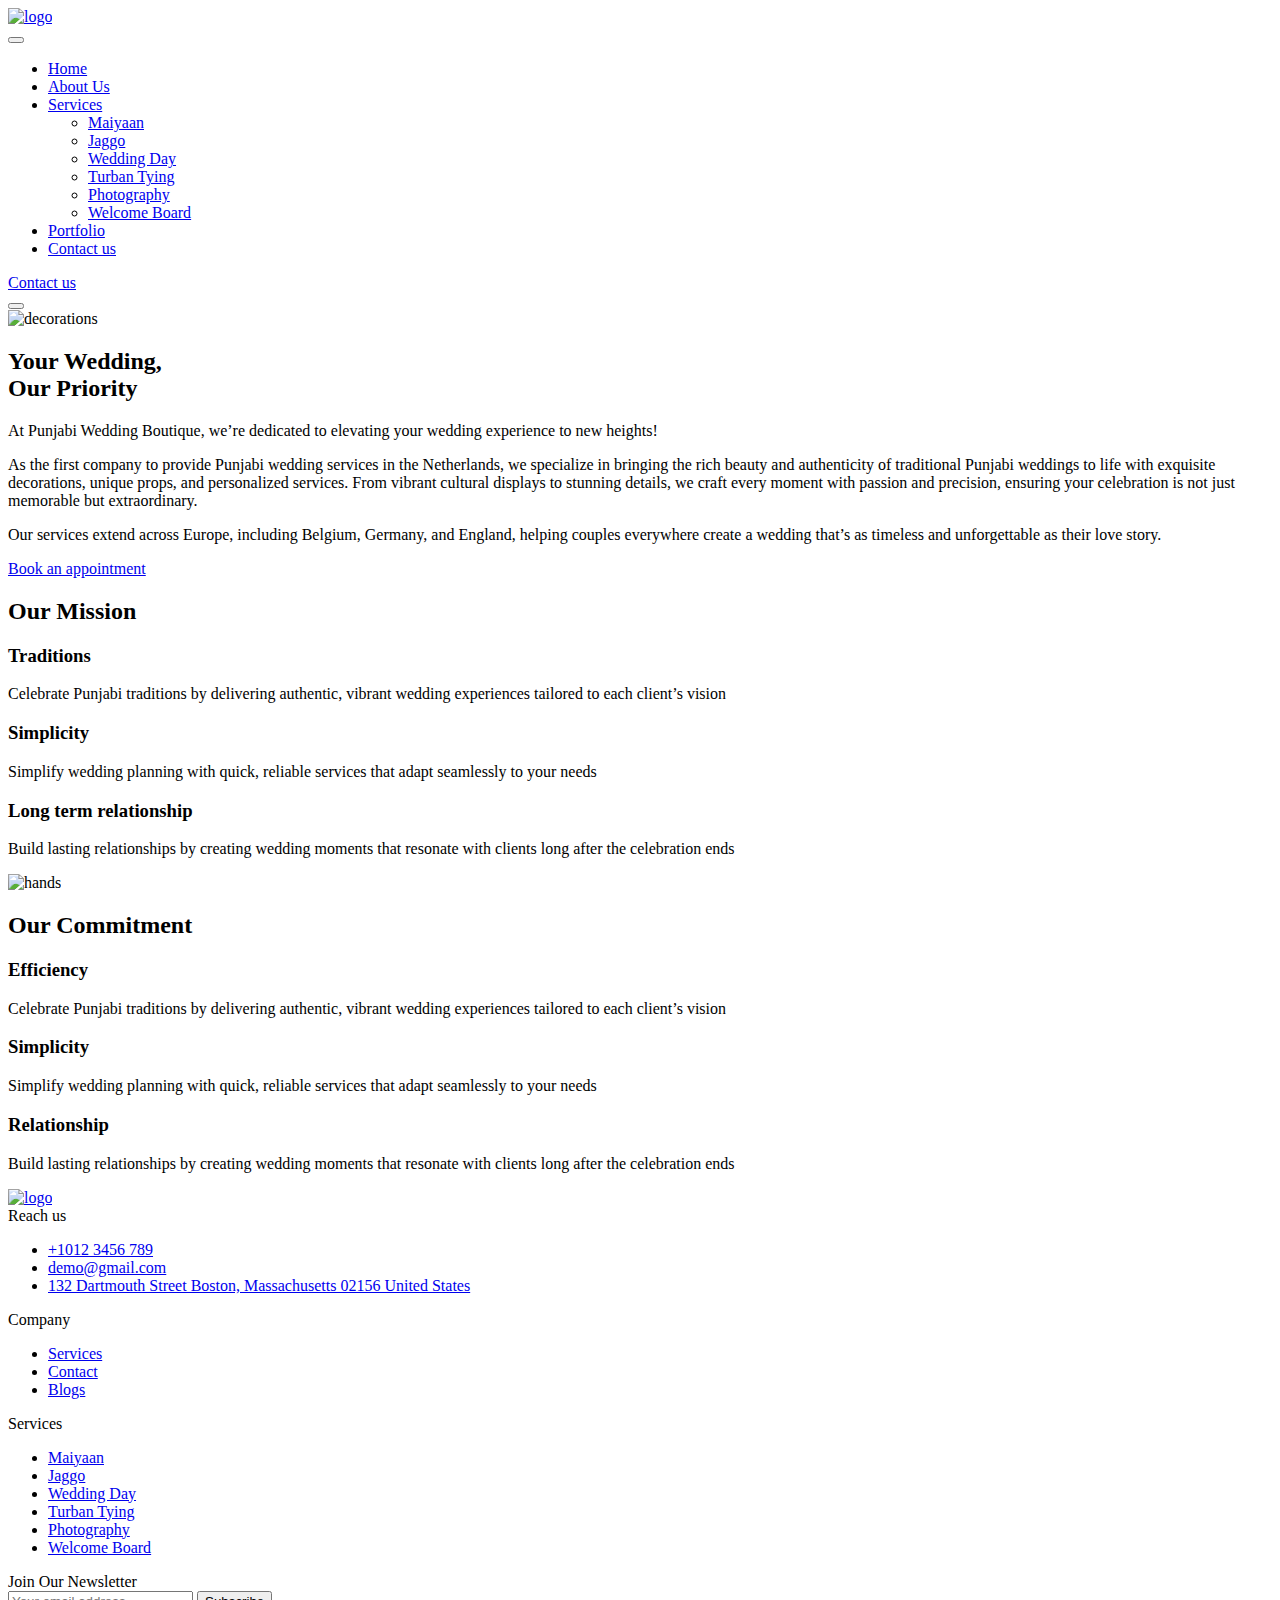
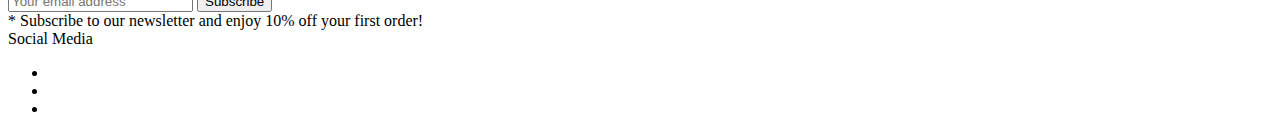
==== about_us.html @ f1dafd7f "Add files via upload" ====
<!DOCTYPE html>
<html lang="en">

<head>
    <meta charset="UTF-8">
    <meta name="viewport" content="width=device-width, initial-scale=1.0">
    <link rel="icon" href="favicon.ico" type="image/x-icon">
    <link rel="shortcut icon" href="favicon.ico" type="image/x-icon">
    <title>Punjabi Wedding Boutique - About us</title>

    <!-- .............. stylesheets .............. -->
    <link rel="stylesheet" href="assets/css/bootstrap.min.css">
    <link rel="stylesheet" href="assets/css/style.css">
    <link rel="stylesheet" href="assets/css/owl.carousel.min.css">
    <link rel="stylesheet" href="assets/css/fontawesom.min.css">
</head>

<body>
    <!-- _______________ start header area  _______________ -->
    <header class="header fixed-top">
        <div class="container">
            <nav class="navbar navbar-expand-xl d-flex justify-content-between py-0">
                <a class="navbar-brand py-0" href="index.html">
                    <img class="header_logo" src="assets/img/logo.png" alt="logo">
                </a>
                <div class="header_backDrop"></div>
                <div class="header_navContent" id="header_navContent">
                    <button class="navbar-toggler menu_toggleBtn py-2 border c_white d-xl-none ms-auto" type="button"
                        aria-label="Menu close button">
                        <i class="fa-solid fa-xmark"></i>
                    </button>
                    <ul class="navbar-nav">
                        <li class="nav-item">
                            <a class="nav-link active" href="index.html">Home</a>
                        </li>
                        <li class="nav-item">
                            <a class="nav-link" href="about_us.html">About Us</a>
                        </li>
                        <li class="nav-item dropdown">
                            <a class="nav-link dropdown-toggle" href="#" role="button" data-bs-toggle="dropdown"
                                aria-expanded="false">
                                Services
                            </a>
                            <ul class="dropdown-menu shadow">
                                <li><a class="dropdown-item" href="maiyaan.html">Maiyaan</a></li>
                                <li><a class="dropdown-item" href="jaggo.html">Jaggo</a></li>
                                <li><a class="dropdown-item" href="wedding_day.html">Wedding Day</a></li>
                                <li><a class="dropdown-item" href="turban_tying.html">Turban Tying</a></li>
                                <li><a class="dropdown-item" href="photography.html">Photography</a></li>
                                <li><a class="dropdown-item" href="welcome_board.html">Welcome Board</a></li>
                            </ul>
                        </li>
                        <li class="nav-item">
                            <a class="nav-link" href="portfolio.html">Portfolio</a>
                        </li>
                        <li class="nav-item d-xl-none">
                            <a class="btn btn-light rounded-pill w-100" href="contact_us.html">Contact us</a>
                        </li>
                    </ul>
                </div>
                <div class="d-none d-xl-block">
                    <a class="btn btn-light rounded-pill" href="contact_us.html">Contact us</a>
                </div>
                <button class="navbar-toggler menu_toggleBtn py-2 border c_white" type="button"
                    aria-label="Menu open button">
                    <i class="fa-solid fa-bars"></i>
                </button>
            </nav>
        </div>
    </header>
    <!-- _______________ end header area  _______________ -->

    <!-- _______________ start main area  _______________ -->
    <main class="main">

        <!-- ... start About us section ... -->
        <section class="about_us_section">

            <!-- Our Priority -->
            <div class="pb-4 mb-5">
                <div class="container container_sm">
                    <div class="row gy-4 gx-xl-5 align-items-lg-center">
                        <div class="col-md-6 order-md-2">
                            <div>
                                <img class="img-fluid w-100 rounded_46" src="assets/img/about/decorations.png" alt="decorations">
                            </div>
                        </div>
                        <div class="col-md-6 order-md-1">
                            <div>
                                <h2>Your Wedding, <br>
                                    Our Priority
                                </h2>
                                <p>
                                    At Punjabi Wedding Boutique, we’re dedicated to elevating your wedding experience to new heights!
                                </p>
                                <p>
                                    As the first company to provide Punjabi wedding services in the Netherlands, we specialize in bringing the rich beauty and authenticity of traditional Punjabi weddings to life with exquisite decorations, unique props, and personalized services. From vibrant cultural displays to stunning details, we craft every moment with passion and precision, ensuring your celebration is not just memorable but extraordinary.
                                </p>
                                <p>
                                    Our services extend across Europe, including Belgium, Germany, and England, helping couples everywhere create a wedding that’s as timeless and unforgettable as their love story.
                                </p>
                                <div>
                                    <a class="btn btn_md btn-dark rounded-pill" href="#">Book an appointment</a>
                                </div>
                            </div>
                        </div>
                    </div>
                </div>
            </div>

            <!-- Our Mission -->
            <div class="py-4 py-lg-5 mb-lg-5">
                <div class="container container_sm">
                    <h2 class="text-center mb-5">Our Mission</h2>
                    <div class="row gy-4 gx-xl-5">
                        <div class="col-md-4">
                            <div>
                                <h3 class="fs_18 fw_900 text-uppercase mb-1">Traditions</h3>
                                <p>Celebrate Punjabi traditions by delivering authentic, vibrant wedding experiences tailored to each client’s vision</p>
                            </div>
                        </div>
                        <div class="col-md-4">
                            <div>
                                <h3 class="fs_18 fw_900 text-uppercase mb-1">Simplicity</h3>
                                <p>Simplify wedding planning with quick, reliable services that adapt seamlessly to your needs</p>
                            </div>
                        </div>
                        <div class="col-md-4">
                            <div>
                                <h3 class="fs_18 fw_900 text-uppercase mb-1">Long term relationship</h3>
                                <p>Build lasting relationships by creating wedding moments that resonate with clients long after the celebration ends</p>
                            </div>
                        </div>
                    </div>
                </div>
            </div>

            <!-- Our Commitment -->
            <div class="py-4">
                <div class="container container_sm">
                    <div class="row gy-4 gx-xl-5 align-items-lg-center">
                        <div class="col-md-6">
                            <div>
                                <img class="img-fluid w-100 rounded_46" src="assets/img/about/hands.png" alt="hands">
                            </div>
                        </div>
                        <div class="col-md-6">
                            <div>
                                <h2 class="mb-4">
                                    Our Commitment
                                </h2>
                                <div class="mb-4">
                                    <h3 class="fs_18 fw_900 text-uppercase mb-1">Efficiency</h3>
                                    <p>Celebrate Punjabi traditions by delivering authentic, vibrant wedding experiences tailored to each client’s vision</p>
                                </div>
                                <div class="mb-4">
                                    <h3 class="fs_18 fw_900 text-uppercase mb-1">Simplicity</h3>
                                    <p>Simplify wedding planning with quick, reliable services that adapt seamlessly to your needs</p>
                                </div>
                                <div class="mb-4">
                                    <h3 class="fs_18 fw_900 text-uppercase mb-1">Relationship</h3>
                                    <p>Build lasting relationships by creating wedding moments that resonate with clients long after the celebration ends</p>
                                </div>
                            </div>
                        </div>
                    </div>
                </div>
            </div>

            <div class="bg_bubble bubble_6"></div>
        </section>
        <!-- ... end About us section ... -->
    
    </main>
    <!-- _______________ end main area  _______________ -->

    <!-- _______________ start footer area  _______________ -->
    <footer class="footer">
        <div class="container">
            <div class="footer_top text-center text-sm-start">
                <a class="d-inline-block" href="#">
                    <img class="footer_logo" src="assets/img/logo.png" alt="logo">
                </a>
            </div>
            <div class="footer_bottom">
                <div class="row gy-3 justify-content-between">
                    <div class="col-12 col-sm-5 col-lg-3">
                        <div>
                            <div class="footer_nav_title">Reach us</div>
                            <ul class="footer_nav">
                                <li class="footer_nav_item">
                                    <a class="footer_nav_link" href="tel:+10123456789" target="_blank">
                                        <i class="fa-solid fa-phone me-2"></i>
                                        +1012 3456 789
                                    </a>
                                </li>
                                <li class="footer_nav_item">
                                    <a class="footer_nav_link" href="mailto:demo@gmail.com" target="_blank">
                                        <i class="fa-solid fa-envelope me-2"></i>
                                        demo@gmail.com
                                    </a>
                                </li>
                                <li class="footer_nav_item">
                                    <a class="footer_nav_link" href="#" target="_blank">
                                        <i class="fa-solid fa-location-dot me-2"></i>
                                        132 Dartmouth Street Boston, Massachusetts 02156 United States
                                    </a>
                                </li>
                            </ul>
                        </div>
                    </div>
                    <div class="col-6 col-sm-3 col-lg-2">
                        <div>
                            <div class="footer_nav_title">Company</div>
                            <ul class="footer_nav">
                                <li class="footer_nav_item">
                                    <a class="footer_nav_link" href="services.html">Services</a>
                                </li>
                                <li class="footer_nav_item">
                                    <a class="footer_nav_link" href="contact.html">Contact</a>
                                </li>
                                <li class="footer_nav_item">
                                    <a class="footer_nav_link" href="blogs.html">Blogs</a>
                                </li>
                            </ul>
                        </div>
                    </div>
                    <div class="col-6 col-sm-4 col-lg-2">
                        <div>
                            <div class="footer_nav_title">Services</div>
                            <ul class="footer_nav">
                                <li class="footer_nav_item">
                                    <a class="footer_nav_link" href="maiyaan.html">Maiyaan</a>
                                </li>
                                <li class="footer_nav_item">
                                    <a class="footer_nav_link" href="jaggo.html">Jaggo</a>
                                </li>
                                <li class="footer_nav_item">
                                    <a class="footer_nav_link" href="wedding_day.html">Wedding Day</a>
                                </li>
                                <li class="footer_nav_item">
                                    <a class="footer_nav_link" href="turban_tying.html">Turban Tying</a>
                                </li>
                                <li class="footer_nav_item">
                                    <a class="footer_nav_link" href="photography.html">Photography</a>
                                </li>
                                <li class="footer_nav_item">
                                    <a class="footer_nav_link" href="welcome_board.html">Welcome Board</a>
                                </li>
                            </ul>
                        </div>
                    </div>
                    <div class="col-12 col-sm-6 col-lg-3">
                        <div class="footer-col-4">
                            <div class="footer_nav_title">Join Our Newsletter</div>
                            <div class="mb-2">
                                <div class="input-group subscribe_input_group">
                                    <input class="form-control" type="text" placeholder="Your email address"
                                        aria-label="Your email address">
                                    <button class="btn btn-light" type="button">Subscribe</button>
                                </div>
                            </div>
                            <div class="fs_13 ff_Manrope c_gray3">* Subscribe to our newsletter and enjoy 10% off your
                                first order! </div>
                        </div>
                    </div>
                    <div class="col-12 col-sm-4 col-lg-2">
                        <div class="text-lg-end">
                            <div class="footer_nav_title">Social Media</div>
                            <ul class="footer_nav footer_social_nav justify-content-lg-end">
                                <li class="footer_nav_item">
                                    <a class="footer_nav_link" href="#"><i class="fa-brands fa-facebook-f"></i></a>
                                </li>
                                <li class="footer_nav_item">
                                    <a class="footer_nav_link" href="#"><i class="fa-brands fa-instagram"></i></a>
                                </li>
                                <li class="footer_nav_item">
                                    <a class="footer_nav_link" href="#"><i class="fa-brands fa-tiktok"></i></a>
                                </li>
                            </ul>
                        </div>
                    </div>
                </div>
            </div>
        </div>
    </footer>
    <!-- _______________ end footer area  _______________ -->

    <!-- .............. scripts .............. -->
    <script src="assets/js/jquery-3.7.1.min.js"></script>
    <script src="assets/js/bootstrap.bundle.min.js"></script>
    <script src="assets/js/owl.carousel.min.js"></script>
    <script src="assets/js/script.js"></script>
</body>

</html>
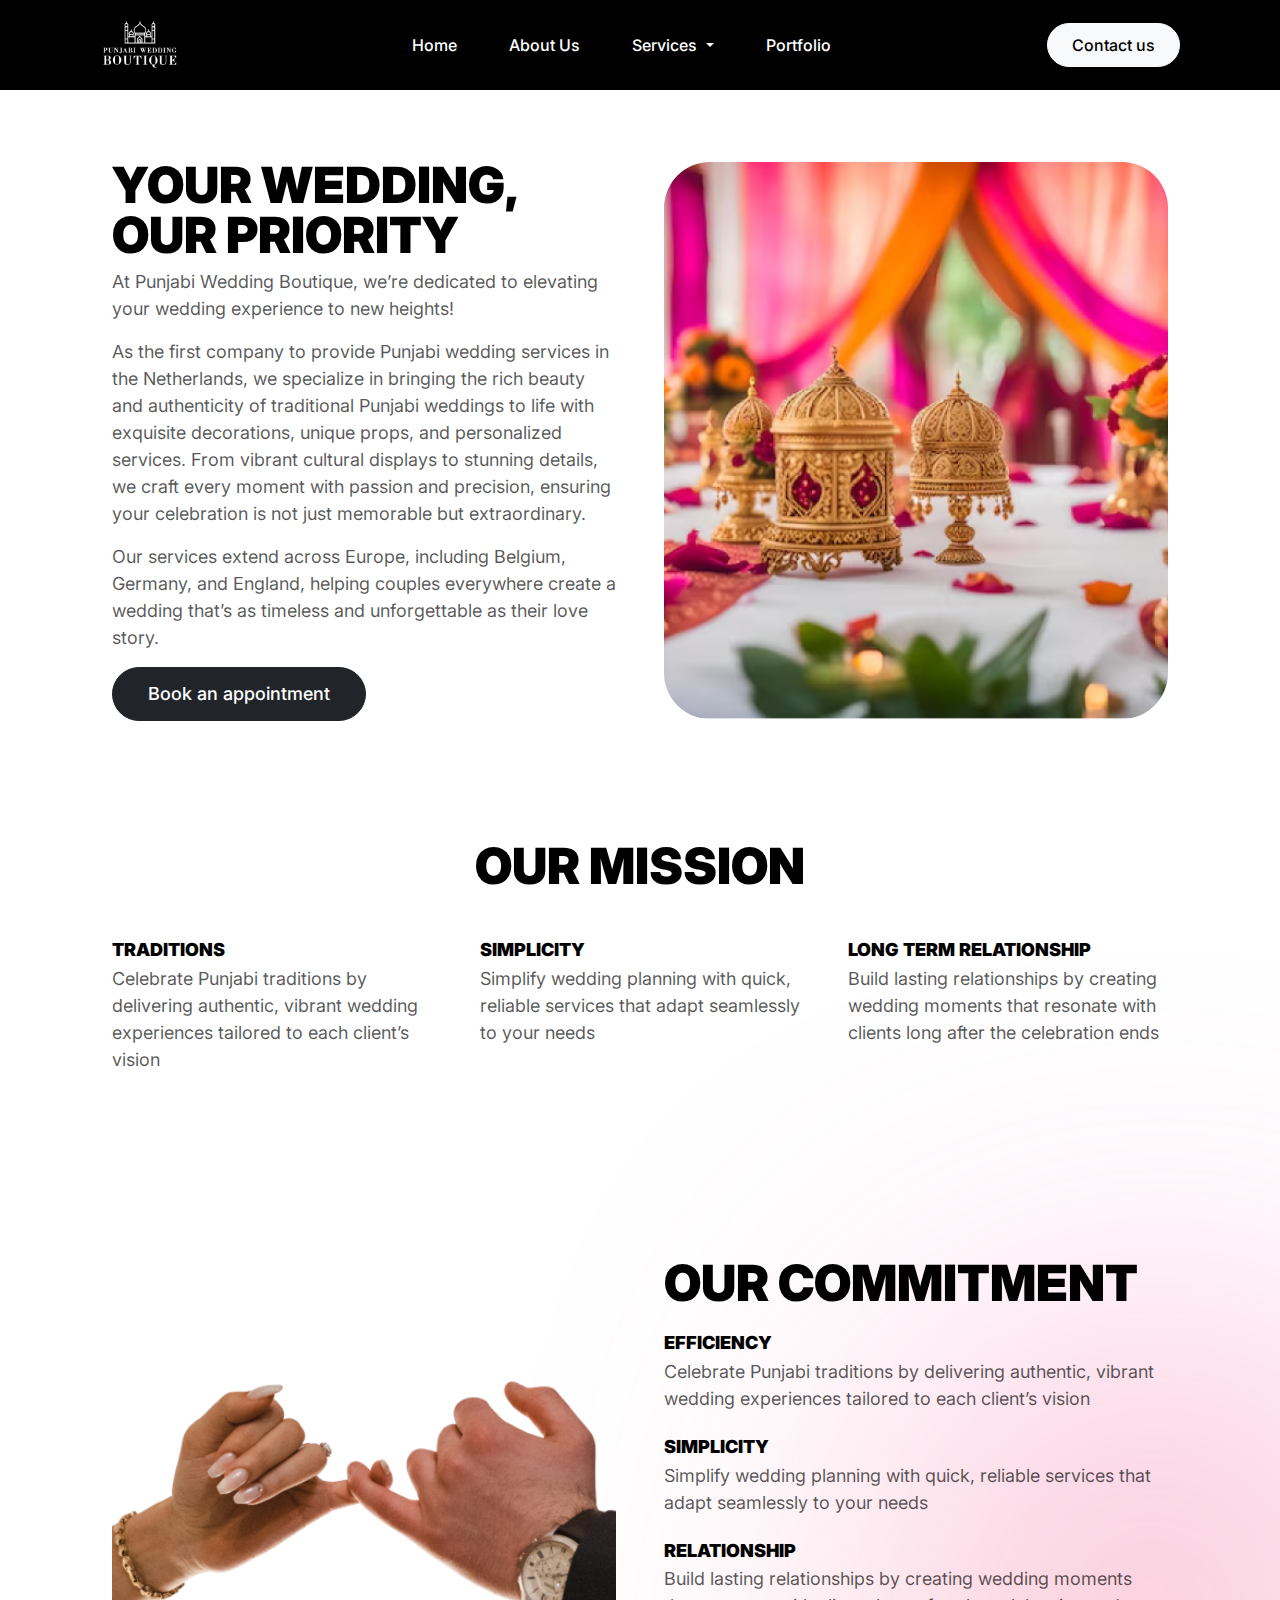
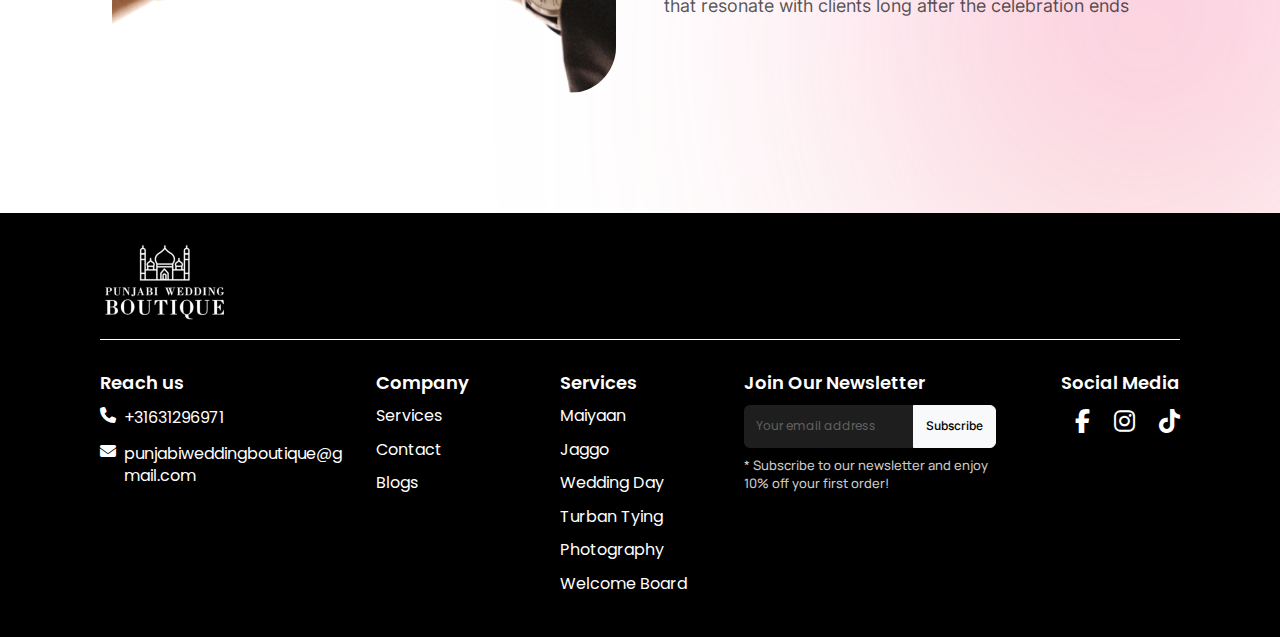
==== commit df63f555: "CHORE: Update site" ====
--- a/about_us.html
+++ b/about_us.html
@@ -51,7 +51,7 @@
                             </ul>
                         </li>
                         <li class="nav-item">
-                            <a class="nav-link" href="portfolio.html">Portfolio</a>
+                            <a class="nav-link" href="https://linktr.ee/Punjabiweddingboutique?utm_source=linktree_profile_share&ltsid=c00c75b4-0a13-4cac-ad54-e561524fcf88" target="_blank">Portfolio</a>
                         </li>
                         <li class="nav-item d-xl-none">
                             <a class="btn btn-light rounded-pill w-100" href="contact_us.html">Contact us</a>
@@ -189,23 +189,23 @@
                             <div class="footer_nav_title">Reach us</div>
                             <ul class="footer_nav">
                                 <li class="footer_nav_item">
-                                    <a class="footer_nav_link" href="tel:+10123456789" target="_blank">
+                                    <a class="footer_nav_link" href="tel:+31631296971" target="_blank">
                                         <i class="fa-solid fa-phone me-2"></i>
-                                        +1012 3456 789
+                                        +31631296971
                                     </a>
                                 </li>
                                 <li class="footer_nav_item">
-                                    <a class="footer_nav_link" href="mailto:demo@gmail.com" target="_blank">
+                                    <a class="footer_nav_link" href="mailto:punjabiweddingboutique@gmail.com" target="_blank">
                                         <i class="fa-solid fa-envelope me-2"></i>
-                                        demo@gmail.com
+                                        punjabiweddingboutique@gmail.com
                                     </a>
                                 </li>
-                                <li class="footer_nav_item">
+                                <!-- <li class="footer_nav_item">
                                     <a class="footer_nav_link" href="#" target="_blank">
                                         <i class="fa-solid fa-location-dot me-2"></i>
                                         132 Dartmouth Street Boston, Massachusetts 02156 United States
                                     </a>
-                                </li>
+                                </li> -->
                             </ul>
                         </div>
                     </div>
@@ -217,10 +217,10 @@
                                     <a class="footer_nav_link" href="services.html">Services</a>
                                 </li>
                                 <li class="footer_nav_item">
-                                    <a class="footer_nav_link" href="contact.html">Contact</a>
-                                </li>
-                                <li class="footer_nav_item">
-                                    <a class="footer_nav_link" href="blogs.html">Blogs</a>
+                                    <a class="footer_nav_link" href="contact_us.html">Contact</a>
+                                </li>
+                                <li class="footer_nav_item">
+                                    <a class="footer_nav_link" href="https://linktr.ee/Punjabiweddingboutique?utm_source=linktree_profile_share&ltsid=c00c75b4-0a13-4cac-ad54-e561524fcf88" target="_blank">Blogs</a>
                                 </li>
                             </ul>
                         </div>
@@ -269,13 +269,13 @@
                             <div class="footer_nav_title">Social Media</div>
                             <ul class="footer_nav footer_social_nav justify-content-lg-end">
                                 <li class="footer_nav_item">
-                                    <a class="footer_nav_link" href="#"><i class="fa-brands fa-facebook-f"></i></a>
-                                </li>
-                                <li class="footer_nav_item">
-                                    <a class="footer_nav_link" href="#"><i class="fa-brands fa-instagram"></i></a>
-                                </li>
-                                <li class="footer_nav_item">
-                                    <a class="footer_nav_link" href="#"><i class="fa-brands fa-tiktok"></i></a>
+                                    <a class="footer_nav_link" href="#" target="_blank"><i class="fa-brands fa-facebook-f"></i></a>
+                                </li>
+                                <li class="footer_nav_item">
+                                    <a class="footer_nav_link" href="https://www.instagram.com/punjabiweddingboutique" target="_blank"><i class="fa-brands fa-instagram"></i></a>
+                                </li>
+                                <li class="footer_nav_item">
+                                    <a class="footer_nav_link" href="https://www.tiktok.com/@punjabiweddingboutique" target="_blank"><i class="fa-brands fa-tiktok"></i></a>
                                 </li>
                             </ul>
                         </div>
--- a/assets/css/style.css
+++ b/assets/css/style.css
@@ -0,0 +1,878 @@
+@font-face {
+  font-family: "Inter";
+  src: url("../fonts/Inter.ttf");
+}
+@font-face {
+  font-family: "Manrope";
+  src: url("../fonts/Manrope.ttf");
+}
+@font-face {
+  font-family: "Mukta";
+  src: url("../fonts/Mukta-Regular.ttf");
+}
+@font-face {
+  font-family: "Noto Serif Gurmukhi";
+  src: url("../fonts/NotoSerifGurmukhi.ttf");
+}
+@font-face {
+  font-family: "Open Sans";
+  src: url("../fonts/OpenSans-Regular.ttf");
+  font-weight: 400;
+}
+@font-face {
+  font-family: "Open Sans";
+  src: url("../fonts/OpenSans-SemiBold.ttf");
+  font-weight: 600;
+}
+@font-face {
+  font-family: "Open Sans";
+  src: url("../fonts/OpenSans-Bold.ttf");
+  font-weight: 700;
+}
+@font-face {
+  font-family: "Poppins";
+  src: url("../fonts/Poppins-Regular.ttf");
+  font-weight: 400;
+}
+@font-face {
+  font-family: "Poppins";
+  src: url("../fonts/Poppins-Medium.ttf");
+  font-weight: 500;
+}
+@font-face {
+  font-family: "Poppins";
+  src: url("../fonts/Poppins-SemiBold.ttf");
+  font-weight: 600;
+}
+
+:root {
+  --container:69rem; /* 1080px */
+  --container_xsm:61rem; /* 952px */
+  --container_sm:67.5rem; /* 1047px 1050px 1056px 1073px*/
+  --container_sm2:70.25rem; /* 1100px */
+  --container_md:76.25rem; /* 1196px */
+  --container_lg:81.5rem; /* 1280px */
+
+  --c_black:#000000;
+  --c_blackLt:#000000a8; /* 66% */
+  --c_gray:#717171;
+  --c_gray2:#8D8D8D;
+  --c_gray3:#C9C9C9;
+  --c_white:#ffffff;
+  
+  --bg_black:#000000;
+  --bg_dark:#1B1B1B;
+  --bg_dark2:#1E1E1E;
+  --bg_dark3:#191C1F;
+  --bg_white:#ffffff;
+
+  --ff_Inter: "Inter", sans-serif;
+  --ff_Manrope: "Manrope", serif;
+  --ff_Mukta: "Mukta", serif;
+  --ff_NotoSerifGurmukhi: "Noto Serif Gurmukhi", serif;
+  --ff_OpenSans: "Open Sans", serif;
+  --ff_Poppins: "Poppins", serif;
+  
+  --fs_11:0.6875rem;
+  --fs_12:0.75rem;
+  --fs_13:0.8125rem;
+  --fs_14:0.875rem;
+  --fs_15:0.9375rem;
+  --fs_16:1rem;
+  --fs_18:1.125rem;
+  --fs_20:1.25rem;
+  --fs_24:1.5rem;
+  --fs_28:1.75rem;
+  --fs_36:2.25rem;
+  --fs_50:3.125rem;
+  --fs_58:3.625rem;
+  --fs_64:4rem;
+  --fs_80:5rem;
+
+  --g_36:2.25rem;
+  --m_12:0.75rem;
+  --m_18:1.125rem;
+
+  --rounded_10:0.625rem;
+  --rounded_30:1.875rem;
+  --rounded_46:2.875rem;
+  --rounded_55:3.4375rem;
+}
+body {
+  font-family: var(--ff_Inter);
+  color: var(--c_primary2);
+  line-height: 1.4;
+}
+h1,h2,h3,h4,h5,h6{
+  font-family: var(--ff_Inter)
+}
+h1{
+  font-size: var(--fs_80);
+  line-height: 1.125em;
+  font-weight: 900;
+  text-transform: uppercase;
+}
+h2{
+  font-size: var(--fs_50);
+  font-weight: 900;
+  text-transform: uppercase;
+  line-height: 1;
+  letter-spacing: -3%;
+}
+p{
+  font-size: var(--fs_18);
+  line-height: 1.5;
+  color: var(--c_blackLt);
+}
+.c_black{color: var(--c_black);}
+.c_blackLt{color: var(--c_blackLt);}
+.c_gray{color: var(--c_gray);}
+.c_gray2{color: var(--c_gray2);}
+.c_gray3{color: var(--c_gray3);}
+.c_white{color: var(--c_white);}
+
+.bg_black{background-color: var(--bg_black);}
+.bg_dark{background-color: var(--bg_dark);}
+.bg_dark2{background-color: var(--bg_dark2);}
+.bg_white{background-color: var(--bg_white);}
+
+.ff_Inter{font-family: var(--ff_Inter);}
+.ff_Manrope{font-family: var(--ff_Manrope);}
+.ff_Mukta{font-family: var(--ff_Mukta);}
+.ff_NotoSerifGurmukhi{font-family: var(--ff_NotoSerifGurmukhi);}
+.ff_OpenSans{font-family: var(--ff_OpenSans);}
+.ff_Poppins{font-family: var(--ff_Poppins);}
+
+.fs_11{font-size: var(--fs_11);}
+.fs_12{font-size: var(--fs_12);}
+.fs_13{font-size: var(--fs_13);}
+.fs_14{font-size: var(--fs_14);}
+.fs_15{font-size: var(--fs_15);}
+.fs_16{font-size: var(--fs_16);}
+.fs_18{font-size: var(--fs_18);}
+.fs_20{font-size: var(--fs_20);}
+.fs_24{font-size: var(--fs_24);}
+.fs_28{font-size: var(--fs_28);}
+.fs_36{font-size: var(--fs_36);}
+.fs_50{font-size: var(--fs_50);}
+.fs_58{font-size: var(--fs_58);}
+.fs_64{font-size: var(--fs_64);}
+.fs_80{font-size: var(--fs_80);}
+
+.fw_900{font-weight: 900;}
+.mb_12{margin-bottom: var(--m_12);}
+.mb_18{margin-bottom: var(--m_18);}
+
+.rounded_10{border-radius: var(--rounded_10);}
+.rounded_30{border-radius: var(--rounded_30);}
+.rounded_46{border-radius: var(--rounded_46);}
+.rounded_55{border-radius: var(--rounded_55);}
+
+.btn{
+  font-family: var(--ff_Inter);
+  font-size: var(--fs_16);
+  font-weight: 500;
+  line-height: 1.375em;
+  padding: 0.625em 1.5em;
+  -webkit-transition: 0.3s;
+  -o-transition: 0.3s;
+  transition: 0.3s;
+}
+.btn:active{
+  -webkit-transform: scale(0.96);
+      -ms-transform: scale(0.96);
+          transform: scale(0.96);
+}
+.btn_md{
+  font-size: var(--fs_18);
+  line-height: 1.2222em;
+  padding: 0.8333em 1.9444em;
+}
+
+
+@media(min-width:1200px){
+  .container{
+    max-width: var(--container);
+  }
+  .container_xsm{
+    max-width: var(--container_xsm);
+  }
+  .container_sm{
+    max-width: var(--container_sm);
+  }
+  .container_sm2{
+    max-width: var(--container_sm2);
+  }
+  .container_md{
+    max-width: var(--container_md);
+  }
+  .container_lg{
+    max-width: var(--container_lg);
+  }
+  .gx_xl_36{
+    --bs-gutter-x: 2.25rem;
+  }
+}
+@media(max-width:1199.98px){
+  :root{
+    --fs_36:1.9rem;
+    --fs_50:2.5rem;
+    --fs_58:3rem;
+    --fs_64:3.5rem;
+    --fs_80:4.2rem;
+  }
+  html{
+    font-size: 14px;
+  }
+}
+@media(max-width:767.98px){
+  :root{
+    --fs_36:1.9rem;
+    --fs_50:2.4rem;
+    --fs_58:2.7rem;
+    --fs_64:3.1rem;
+    --fs_80:3.8rem;
+  }
+  p{
+    font-size: var(--fs_16);
+  }
+}
+@media(max-width:575.98px){
+  :root{
+    --fs_36:1.9rem;
+    --fs_50:2.4rem;
+    --fs_58:2.7rem;
+    --fs_64:3.1rem;
+    --fs_80:3.2rem;
+  }
+  .container{
+    padding-left: 16px;
+    padding-right: 16px;
+  }
+}
+/* _____________________ start home page _____________________ */
+/* ... start header section ... */
+.header {
+  padding: 1.25rem 0rem;
+  -webkit-transition: background 0.3s;
+  -o-transition: background 0.3s;
+  transition: background 0.3s;
+}
+.home_header{
+  background-color: transparent;
+}
+.header:not(.home_header),
+.scrolled_header .home_header{
+  background-color: var(--bg_black);
+}
+.header_logo {
+  width: 5rem;
+  height: 3.125rem;
+  -o-object-fit: contain;
+     object-fit: contain;
+}
+.header_backDrop{
+  display: none;
+}
+.menu_toggleBtn{
+  font-size: 24px;
+}
+.header .navbar-nav {
+}
+.header .nav-item{
+  margin: 0rem 1rem;
+}
+.header .nav-link {
+  font-size: var(--fs_16);
+  color: var(--c_white) !important;
+  line-height: 1.375em;
+  font-weight: 500;
+  padding: 0.625rem !important;
+}
+.header .nav-link:hover,
+.header .nav-link.active {
+  color: var(--c_white);
+}
+.header .nav-link.active{
+}
+.dropdown-menu {
+  --bs-dropdown-min-width: 12rem;
+  border-radius: 0.5rem;
+  border: none;
+  padding: 0.4rem;
+}
+.dropdown-item{
+  padding: 0.4em 0.8em;
+  border-radius: 0.4rem;
+}
+.dropdown-item.active, 
+.dropdown-item:active {
+  background-color: #7061A3;
+}
+@media (max-width: 1199.98px) {
+  .header {
+    padding: 1rem 0rem;
+  }
+  .header_navContent {
+    position: fixed;
+    z-index: 1000;
+    top: 0px;
+    right: 0px;
+    bottom: 0px;
+    background-color: var(--bg_black);
+    width: 340px;
+    max-width: 100%;
+    padding: 20px 16px;
+  }
+  .header .header_navContent {
+    -webkit-transform: translateX(110%);
+    -ms-transform: translateX(110%);
+    transform: translateX(110%);
+    -webkit-transition: 0.3s;
+    -o-transition: 0.3s;
+    transition: 0.3s;
+    overflow-y: auto;
+  }
+  .header.active_header .header_navContent {
+    -webkit-transform: translateX(0%);
+    -ms-transform: translateX(0%);
+    transform: translateX(0%);
+  }
+  .header_navContent .navbar-toggler {
+    display: block;
+    margin-left: auto;
+  }
+  .header .navbar-nav {
+    padding-right: 0px;
+    padding-top: 16px;
+  }
+  .header .nav-item {
+    margin-bottom: 12px;
+  }
+  .header .nav-link {
+    margin: 0px;
+    padding: 8px !important;
+    border-radius: 50rem;
+    text-align: center;
+  }
+  .header .nav-link:hover {
+    background-color: var(--bg_light);
+  }
+  .header.active_header .header_backDrop {
+    display: block;
+    position: fixed;
+    z-index: 999;
+    top: 0px;
+    left: 0px;
+    right: 0px;
+    bottom: 0px;
+    background-color: #00000080;
+  }
+}
+/* ... end header section ... */
+
+/* ... start hero section ... */
+.header:not(.home_header) ~ .main{
+  padding-top: 5.625rem;
+}
+.main{
+  max-width: 100vw;
+  overflow: hidden;
+}
+.hero_section{
+  color: var(--c_white);
+  padding: 9.75rem 0rem 19.25rem;
+  background-image: url("../img/home/banner_bg.png");
+  background-repeat: no-repeat;
+  background-size: cover;
+}
+@media(max-width:1199.98px){
+  .header:not(.home_header) ~ .main{
+    padding-top: 5.0714rem;
+  }
+  .hero_section{
+    background-position: center;
+    padding: 9.75rem 0rem 10rem;
+  }
+}
+@media(max-width:767.98px){
+  .hero_section br{
+    display: none;
+  }
+}
+@media(max-width:575.98px){
+  .hero_section{
+    background-position: 60% center;
+    padding: 14rem 0rem 4rem;
+  }
+}
+/* ... end hero section ... */
+
+/* ... start our services section ... */
+.services_section{
+  padding: 8rem 0rem 3.125rem;
+}
+@media(max-width:991.98px){
+  .services_section{
+    padding:5rem 0rem 3.125rem;
+  }
+}
+/* ... end our services section ... */
+
+/* ... Start About us section ... */
+.about_section{
+  padding: 3.125rem 0rem 2rem;
+  position: relative;
+}
+.bg_bubble{
+  --pb:105.02%;
+  --bg:linear-gradient(180deg, #F22FB0 0%, rgba(245, 138, 37, 0) 100%, #7061A3 100%);
+  position: absolute;
+  width: 29.875rem;
+  -webkit-filter: blur(213.2px);
+          filter: blur(213.2px);
+  z-index: -1;
+}
+.bg_bubble::before{
+  content: "";
+  display: block;
+  padding-bottom: var(--pb);
+  background-image: var(--bg);
+  background-repeat: no-repeat;
+}
+.bubble_1{ /* 478px*502px */
+  --pb:105.02%;
+  width: 29.875rem; 
+  border-radius: 50%;
+}
+.bubble_2{ /* 724px*502px */
+  --pb: 69.34%;
+  width: 45.25rem; 
+  border-radius: 50%;
+}
+.bubble_3{ /* 510px*547px */
+  --pb: 107.25%;
+  --bg: url("data:image/svg+xml,%3Csvg width='502' height='547' viewBox='0 0 502 547' fill='none' xmlns='http://www.w3.org/2000/svg'%3E%3Cpath d='M489.373 280C489.373 434.64 580.088 547 381.038 547C181.988 547 20.6267 421.64 20.6267 267C20.6267 112.36 -70.0878 0 128.962 0C328.012 0 489.373 125.36 489.373 280Z' fill='url(%23paint0_linear_2112_441)'/%3E%3Cdefs%3E%3ClinearGradient id='paint0_linear_2112_441' x1='128.963' y1='0' x2='128.963' y2='560' gradientUnits='userSpaceOnUse'%3E%3Cstop stop-color='%2300C2FF' stop-opacity='0'/%3E%3Cstop offset='1' stop-color='%23FF29C3'/%3E%3C/linearGradient%3E%3C/defs%3E%3C/svg%3E%0A");
+  width: 31.875rem; 
+}
+.bubble_4{ /* 327px*461px */
+  --pb: 140.98%;
+  --bg: url("data:image/svg+xml,%3Csvg width='290' height='462' viewBox='0 0 290 462' fill='none' xmlns='http://www.w3.org/2000/svg'%3E%3Cpath d='M327.999 259.5C327.999 371.062 237.561 461.5 126 461.5C14.438 461.5 5.99862 300.562 5.99862 189C5.99862 77.4385 -30.5615 0 81.0001 0C192.562 0 327.999 147.938 327.999 259.5Z' fill='url(%23paint0_linear_2112_445)'/%3E%3Cdefs%3E%3ClinearGradient id='paint0_linear_2112_445' x1='126' y1='57.5' x2='126' y2='461.5' gradientUnits='userSpaceOnUse'%3E%3Cstop stop-color='%23F22FB0'/%3E%3Cstop offset='1' stop-color='%23F58A25' stop-opacity='0'/%3E%3Cstop offset='1' stop-color='%237061A3'/%3E%3C/linearGradient%3E%3C/defs%3E%3C/svg%3E%0A");
+  width: 20.4375rem; 
+}
+.bubble_5{ /* 492px*458px */
+  --pb: 93.09%;
+  --bg: url("data:image/svg+xml,%3Csvg width='455' height='459' viewBox='0 0 455 459' fill='none' xmlns='http://www.w3.org/2000/svg'%3E%3Cpath d='M493 229.5C493 355.973 408.158 458.5 303.5 458.5C198.842 458.5 -190 403 114 229.5C114 103.027 198.842 0.5 303.5 0.5C408.158 0.5 493 103.027 493 229.5Z' fill='url(%23paint0_linear_2112_448)'/%3E%3Cdefs%3E%3ClinearGradient id='paint0_linear_2112_448' x1='303.5' y1='0.5' x2='303.5' y2='458.5' gradientUnits='userSpaceOnUse'%3E%3Cstop stop-color='%2342DDFF'/%3E%3Cstop offset='1' stop-color='%231170FF' stop-opacity='0.46'/%3E%3C/linearGradient%3E%3C/defs%3E%3C/svg%3E%0A");
+  width: 30.75rem; 
+}
+.bubble_6{ /* 568px*702px */
+  --pb: 123.59%;
+  --bg: url("data:image/svg+xml,%3Csvg width='361' height='703' viewBox='0 0 361 703' fill='none' xmlns='http://www.w3.org/2000/svg'%3E%3Cpath d='M568.55 271.5C568.55 421.445 242.55 230.5 161.05 543C-64.007 543 12.5498 806.445 12.5498 656.5C12.5498 506.555 -64.007 0 161.05 0C386.106 0 568.55 121.555 568.55 271.5Z' fill='url(%23paint0_linear_2113_455)'/%3E%3Cdefs%3E%3ClinearGradient id='paint0_linear_2113_455' x1='54.3742' y1='-1.99998' x2='54.3742' y2='541' gradientUnits='userSpaceOnUse'%3E%3Cstop stop-color='%23F22FB0'/%3E%3Cstop offset='1' stop-color='%23F58A25' stop-opacity='0'/%3E%3Cstop offset='1' stop-color='%237061A3'/%3E%3C/linearGradient%3E%3C/defs%3E%3C/svg%3E%0A");
+  width: 35.5rem; 
+}
+.bubble_7{ /* 653px*686px */
+  --pb: 105.05%;
+  width: 40.8125rem; 
+  border-radius: 50%;
+}
+.about_section .bubble_2{
+  top: 0rem;
+  left: 0rem;
+}
+@media(max-width:991.98px){
+  .bubble_1{ 
+    width: 18rem; 
+  }
+  .bubble_2{ 
+    width: 30rem; 
+  }
+  .bubble_3{ 
+    width: 24rem; 
+  }
+  .bubble_4{
+    width: 14rem; 
+  }
+  .bubble_5{ 
+    width: 20rem; 
+  }
+  .bubble_6{ 
+    width: 21rem; 
+  }
+  .bubble_7{ 
+    width: 32rem; 
+  }
+}
+/* ... end About us section ... */
+
+/* ... start Maiyaan Package section ... */
+.maiyaan_package_section{
+  padding: 3rem 0rem 7rem;
+  position: relative;
+}
+.maiyaan_package_section .bubble_3{
+  top: -11.375rem;
+  right: 0rem;
+}
+/* ... end Maiyaan Package section ... */
+
+/* ... Start Wedding Day Essentials section ... */
+.essentials_section{
+  color: var(--c_white);
+  padding: 3.125rem 0rem 4rem;
+  background-image: url("../img/home/essentials-bg.png");
+  background-repeat: no-repeat;
+  background-size: cover;
+  background-position: center;
+}
+.essentials_section .spacer{
+  height: 20rem;
+}
+/* ... end Wedding Day Essentials section ... */
+
+/* ... start Maiyaan Package section ... */
+.jaggo_ceremony_package{
+  padding: 6.25rem 0rem 2.5rem;
+  position: relative;
+}
+.jaggo_ceremony_package .bubble_2{
+  top: -4.375rem;
+  left: 0rem;
+}
+.jaggo_ceremony_package .bubble_4{
+  bottom: -9.375rem;
+  right: -2.375rem;
+}
+/* ... end Maiyaan Package section ... */
+
+/* ... start Personalized Welcome Board section ... */
+.welcome_board_section{
+  padding: 2.5rem 0rem 6.25rem;
+  position: relative;
+}
+.welcome_board_section .bubble_5{
+  top: 0rem;
+  right: -2.375rem;
+}
+/* ... end Personalized Welcome Board section ... */
+
+/* ... Start Explore Turban Styles section ... */
+.turban_styles_section{
+  color: var(--c_white);
+  padding: 3.75rem 0rem;
+  background-image: url("../img/home/turban-styles.png");
+  background-repeat: no-repeat;
+  background-size: cover;
+  background-position: center;
+}
+.turban_styles_section .spacer{
+  height: 16rem;
+}
+/* ... end Explore Turban Styles section ... */
+
+/* ... start footer area ... */
+.footer{
+  color: var(--c_white);
+  background-color: var(--bg_black);
+  font-family: var(--ff_Poppins);
+}
+.footer_top{
+  padding: 1.875rem 0rem 1rem;
+  border-bottom: 1px solid var(--c_white);
+}
+.footer_logo{
+  width: 8.125rem;
+  height: 5rem;
+  -o-object-fit: contain;
+     object-fit: contain;
+}
+.footer_bottom{
+  padding: 1.875rem 0rem;
+}
+.footer_nav_title{
+  font-size: var(--fs_18);
+  font-weight: 600;
+  margin-bottom: 0.5556em;
+}
+.footer_nav{
+  list-style: none;
+  padding: 0px;
+  margin: 0px;
+}
+.footer_nav_item{
+  font-size: var(--fs_16);
+  margin-bottom: 0.7em;
+}
+.footer_nav_link{
+  display: -webkit-inline-box;
+  display: -ms-inline-flexbox;
+  display: inline-flex;
+  text-decoration: none;
+  color: var(--c_white);
+  word-wrap: anywhere;
+}
+.footer_nav_link:hover{
+  text-decoration: underline;
+}
+.footer_social_nav{
+  display: -webkit-box;
+  display: -ms-flexbox;
+  display: flex;
+  /* justify-content: flex-end; */
+  gap: 1.5rem;
+}
+.footer_social_nav .footer_nav_item{
+  font-size: var(--fs_24);
+}
+.footer_social_nav .footer_nav_link:hover{
+  color: var(--c_gray3);
+  text-decoration: none !important;
+}
+.subscribe_input_group .form-control{
+  font-size: var(--fs_12);
+  color: var(--c_white);
+  border: none;
+  background-color: var(--bg_dark2);
+  -webkit-box-shadow: none;
+          box-shadow: none;
+}
+.subscribe_input_group .form-control::-webkit-input-placeholder {
+  color: #616161;
+  opacity: 1; 
+}
+.subscribe_input_group .form-control::-moz-placeholder {
+  color: #616161;
+  opacity: 1; 
+}
+.subscribe_input_group .form-control:-ms-input-placeholder {
+  color: #616161;
+  opacity: 1; 
+}
+.subscribe_input_group .form-control::-ms-input-placeholder {
+  color: #616161;
+  opacity: 1; 
+}
+.subscribe_input_group .form-control::placeholder {
+  color: #616161;
+  opacity: 1; 
+}
+
+.subscribe_input_group .form-control::-ms-input-placeholder { /* Edge 12 -18 */
+  color: #616161;
+}
+.subscribe_input_group .btn{
+  font-size: var(--fs_12);
+  padding: 1em;
+}
+/* ... end footer area ... */
+
+/* _____________________ end home page _____________________ */
+
+/* _____________________ start about us page _____________________ */
+
+/* ... start about us section ... */
+.about_us_section{
+  padding: 4.375rem 0rem 6rem;
+  position: relative;
+}
+.about_us_section .bubble_6{
+  bottom: -20rem;
+  right: -15.625rem;
+}
+@media(max-width:575.98px){
+  .about_us_section{
+    padding: 2rem 0rem 5rem;
+  }
+}
+/* ... end about us section ... */
+
+/* _____________________ end about us page _____________________ */
+
+/* _____________________ start services page _____________________ */
+
+/* ... start maiyaan section ... */
+.maiyaan_section{
+  padding: 4rem 0rem;
+  position: relative;
+}
+.maiyaan_section .bubble_6{
+  bottom: -9.375rem;
+  left: -12.5rem;
+}
+.maiyaan_section .bubble_7{
+  top: 3rem;
+  right: -12.5rem;
+}
+@media(max-width:575.98px){
+  .maiyaan_section{
+    padding: 3rem 0rem;
+  }
+}
+/* ... end maiyaan section ... */
+
+/* ... start maiyaan section ... */
+.jaggo_section{
+  padding: 4rem 0rem;
+  position: relative;
+}
+.jaggo_section .bubble_1{
+  top: 4rem;
+  right: -4.375rem;
+}
+.jaggo_section .bubble_2{
+  left: -14.375rem;
+  bottom: -12rem;
+}
+@media(max-width:575.98px){
+  .jaggo_section{
+    padding: 3rem 0rem;
+  }
+}
+/* ... end maiyaan section ... */
+
+/* ... start welcome board section ... */
+.welcome_board_section2{
+  padding: 4rem 0rem;
+  position: relative;
+}
+.welcome_board_section2 .bubble_1{
+  top: 5.375rem;
+  right: 1rem;
+}
+/* ... end welcome board section ... */
+
+/* ... start wedding day section ... */
+.wedding_day_section{
+  padding: 4rem 0rem;
+  position: relative;
+}
+.wedding_day_section .bubble_1{
+  right: 1.125rem;
+  bottom: -7.5rem;
+}
+/* ... end wedding day section ... */
+
+/* ... start welcome board section ... */
+.photography_section{
+  padding: 4rem 0rem;
+  position: relative;
+}
+.photography_section .bubble_1{
+  top: 5rem;
+  right: 8.5rem;
+}
+.photography_section .bubble_2{
+  left: -12rem;
+  bottom: -16rem;
+}
+/* ... end welcome board section ... */
+
+/* ... start turban tying section ... */
+.turban_tying_section{
+  padding: 4rem 0rem;
+  position: relative;
+}
+.turban_tying_section .bubble_1{
+  top: 26.875rem;
+  right: 5rem;
+}
+.turban_tying_section .bubble_5{
+  top: 26.875rem;
+  left: 13.75rem;
+}
+/* ... end turban tying section ... */
+
+/* _____________________ end services page _____________________ */
+
+/* _____________________ start contact us page _____________________ */
+.contact_us_section{
+  padding: 5rem 0rem;
+  position: relative;
+}
+.contact_us_section .bubble_2{
+  top: 70%;
+  left: 50%;
+  -webkit-transform: translate(-50%,-50%);
+      -ms-transform: translate(-50%,-50%);
+          transform: translate(-50%,-50%);
+}
+.form_box{
+  font-family: var(--ff_Poppins);
+  background: var(--bg_white);
+  -webkit-box-shadow: 0rem 0rem 3.75rem 1.875rem rgba(0, 0, 0, 0.03);
+          box-shadow: 0rem 0rem 3.75rem 1.875rem rgba(0, 0, 0, 0.03);
+  border-radius: 0.625rem;
+  padding: 0.625rem;
+}
+.form_box_left{
+  color: var(--c_white);
+  background-color: var(--bg_black);
+  padding: 2.5rem;
+  border-radius: 0.625rem;
+  background-image: url("data:image/svg+xml,%3Csvg width='208' height='209' viewBox='0 0 208 209' fill='none' xmlns='http://www.w3.org/2000/svg'%3E%3Ccircle cx='162.5' cy='160.5' r='134.5' fill='%231A1A1A'/%3E%3Ccircle cx='69' cy='69' r='69' fill='%23484848' fill-opacity='0.5'/%3E%3C/svg%3E%0A");
+  background-repeat: no-repeat;
+  background-position: right bottom;
+  background-size: 12.5rem;
+}
+.form_box_nav{
+  padding-top: 5rem;
+  margin-bottom: 7.5rem;
+}
+.form_box_nav .nav-item{
+  margin-bottom: 2rem;
+}
+.form_box_nav .nav-link{
+  display: -webkit-box;
+  display: -ms-flexbox;
+  display: flex;
+  font-family: var(--ff_Poppins);
+  color: var(--c_white);
+  padding: 0rem;
+  word-wrap: anywhere;
+}
+.form_box_nav .nav-link:hover{
+  color: var(--c_gray3);
+}
+.form_box_socialNav{
+  margin-bottom: 0rem;
+  gap: 0.625rem;
+}
+.form_box_socialNav .nav-link{
+  color: var(--c_white);
+  font-size: 1.2rem;
+  width: 2.4rem;
+  height: 2.4rem;
+  padding: 0.2rem;
+  border-radius: 50%;
+  display: -ms-grid;
+  display: grid;
+  place-items: center;
+  background-color: var(--bg_dark);
+}
+.form_box_socialNav .nav-link:hover{
+  color: var(--c_black);
+  background-color: var(--bg_white);
+}
+.form_box_right{
+  padding: 2rem 2rem 2rem 1.5rem;
+}
+.form-label{
+  font-size: var(--fs_14);
+  font-weight: 600;
+}
+.form_box .form-control{
+  font-size: var(--fs_14);
+  padding: 0.4rem 0rem;
+  border-radius: 0rem;
+  border: none;
+  border-bottom: 1px solid var(--c_black);
+  -webkit-box-shadow: none !important;
+          box-shadow: none !important;
+}
+.form-check-input:checked {
+  background-color: var(--c_black);
+  border-color: var(--c_black);
+}
+.form-check-label{
+  font-size: var(--fs_12);
+}
+/* _____________________ end contact us page _____________________ */--- a/assets/css/fontawesom.min.css
+++ b/assets/css/fontawesom.min.css
@@ -0,0 +1,9 @@
+/*!
+ * Font Awesome Free 6.6.0 by @fontawesome - https://fontawesome.com
+ * License - https://fontawesome.com/license/free (Icons: CC BY 4.0, Fonts: SIL OFL 1.1, Code: MIT License)
+ * Copyright 2024 Fonticons, Inc.
+ */
+.fa{font-family:var(--fa-style-family,"Font Awesome 6 Free");font-weight:var(--fa-style,900)}.fa,.fa-brands,.fa-classic,.fa-regular,.fa-sharp-solid,.fa-solid,.fab,.far,.fas{-moz-osx-font-smoothing:grayscale;-webkit-font-smoothing:antialiased;display:var(--fa-display,inline-block);font-style:normal;font-variant:normal;line-height:1;text-rendering:auto}.fa-classic,.fa-regular,.fa-solid,.far,.fas{font-family:"Font Awesome 6 Free"}.fa-brands,.fab{font-family:"Font Awesome 6 Brands"}.fa-1x{font-size:1em}.fa-2x{font-size:2em}.fa-3x{font-size:3em}.fa-4x{font-size:4em}.fa-5x{font-size:5em}.fa-6x{font-size:6em}.fa-7x{font-size:7em}.fa-8x{font-size:8em}.fa-9x{font-size:9em}.fa-10x{font-size:10em}.fa-2xs{font-size:.625em;line-height:.1em;vertical-align:.225em}.fa-xs{font-size:.75em;line-height:.08333em;vertical-align:.125em}.fa-sm{font-size:.875em;line-height:.07143em;vertical-align:.05357em}.fa-lg{font-size:1.25em;line-height:.05em;vertical-align:-.075em}.fa-xl{font-size:1.5em;line-height:.04167em;vertical-align:-.125em}.fa-2xl{font-size:2em;line-height:.03125em;vertical-align:-.1875em}.fa-fw{text-align:center;width:1.25em}.fa-ul{list-style-type:none;margin-left:var(--fa-li-margin,2.5em);padding-left:0}.fa-ul>li{position:relative}.fa-li{left:calc(var(--fa-li-width, 2em)*-1);position:absolute;text-align:center;width:var(--fa-li-width,2em);line-height:inherit}.fa-border{border-radius:var(--fa-border-radius,.1em);border:var(--fa-border-width,.08em) var(--fa-border-style,solid) var(--fa-border-color,#eee);padding:var(--fa-border-padding,.2em .25em .15em)}.fa-pull-left{float:left;margin-right:var(--fa-pull-margin,.3em)}.fa-pull-right{float:right;margin-left:var(--fa-pull-margin,.3em)}.fa-beat{animation-name:fa-beat;animation-delay:var(--fa-animation-delay,0s);animation-direction:var(--fa-animation-direction,normal);animation-duration:var(--fa-animation-duration,1s);animation-iteration-count:var(--fa-animation-iteration-count,infinite);animation-timing-function:var(--fa-animation-timing,ease-in-out)}.fa-bounce{animation-name:fa-bounce;animation-delay:var(--fa-animation-delay,0s);animation-direction:var(--fa-animation-direction,normal);animation-duration:var(--fa-animation-duration,1s);animation-iteration-count:var(--fa-animation-iteration-count,infinite);animation-timing-function:var(--fa-animation-timing,cubic-bezier(.28,.84,.42,1))}.fa-fade{animation-name:fa-fade;animation-iteration-count:var(--fa-animation-iteration-count,infinite);animation-timing-function:var(--fa-animation-timing,cubic-bezier(.4,0,.6,1))}.fa-beat-fade,.fa-fade{animation-delay:var(--fa-animation-delay,0s);animation-direction:var(--fa-animation-direction,normal);animation-duration:var(--fa-animation-duration,1s)}.fa-beat-fade{animation-name:fa-beat-fade;animation-iteration-count:var(--fa-animation-iteration-count,infinite);animation-timing-function:var(--fa-animation-timing,cubic-bezier(.4,0,.6,1))}.fa-flip{animation-name:fa-flip;animation-delay:var(--fa-animation-delay,0s);animation-direction:var(--fa-animation-direction,normal);animation-duration:var(--fa-animation-duration,1s);animation-iteration-count:var(--fa-animation-iteration-count,infinite);animation-timing-function:var(--fa-animation-timing,ease-in-out)}.fa-shake{animation-name:fa-shake;animation-duration:var(--fa-animation-duration,1s);animation-iteration-count:var(--fa-animation-iteration-count,infinite);animation-timing-function:var(--fa-animation-timing,linear)}.fa-shake,.fa-spin{animation-delay:var(--fa-animation-delay,0s);animation-direction:var(--fa-animation-direction,normal)}.fa-spin{animation-name:fa-spin;animation-duration:var(--fa-animation-duration,2s);animation-iteration-count:var(--fa-animation-iteration-count,infinite);animation-timing-function:var(--fa-animation-timing,linear)}.fa-spin-reverse{--fa-animation-direction:reverse}.fa-pulse,.fa-spin-pulse{animation-name:fa-spin;animation-direction:var(--fa-animation-direction,normal);animation-duration:var(--fa-animation-duration,1s);animation-iteration-count:var(--fa-animation-iteration-count,infinite);animation-timing-function:var(--fa-animation-timing,steps(8))}@media (prefers-reduced-motion:reduce){.fa-beat,.fa-beat-fade,.fa-bounce,.fa-fade,.fa-flip,.fa-pulse,.fa-shake,.fa-spin,.fa-spin-pulse{animation-delay:-1ms;animation-duration:1ms;animation-iteration-count:1;transition-delay:0s;transition-duration:0s}}@keyframes fa-beat{0%,90%{transform:scale(1)}45%{transform:scale(var(--fa-beat-scale,1.25))}}@keyframes fa-bounce{0%{transform:scale(1) translateY(0)}10%{transform:scale(var(--fa-bounce-start-scale-x,1.1),var(--fa-bounce-start-scale-y,.9)) translateY(0)}30%{transform:scale(var(--fa-bounce-jump-scale-x,.9),var(--fa-bounce-jump-scale-y,1.1)) translateY(var(--fa-bounce-height,-.5em))}50%{transform:scale(var(--fa-bounce-land-scale-x,1.05),var(--fa-bounce-land-scale-y,.95)) translateY(0)}57%{transform:scale(1) translateY(var(--fa-bounce-rebound,-.125em))}64%{transform:scale(1) translateY(0)}to{transform:scale(1) translateY(0)}}@keyframes fa-fade{50%{opacity:var(--fa-fade-opacity,.4)}}@keyframes fa-beat-fade{0%,to{opacity:var(--fa-beat-fade-opacity,.4);transform:scale(1)}50%{opacity:1;transform:scale(var(--fa-beat-fade-scale,1.125))}}@keyframes fa-flip{50%{transform:rotate3d(var(--fa-flip-x,0),var(--fa-flip-y,1),var(--fa-flip-z,0),var(--fa-flip-angle,-180deg))}}@keyframes fa-shake{0%{transform:rotate(-15deg)}4%{transform:rotate(15deg)}8%,24%{transform:rotate(-18deg)}12%,28%{transform:rotate(18deg)}16%{transform:rotate(-22deg)}20%{transform:rotate(22deg)}32%{transform:rotate(-12deg)}36%{transform:rotate(12deg)}40%,to{transform:rotate(0deg)}}@keyframes fa-spin{0%{transform:rotate(0deg)}to{transform:rotate(1turn)}}.fa-rotate-90{transform:rotate(90deg)}.fa-rotate-180{transform:rotate(180deg)}.fa-rotate-270{transform:rotate(270deg)}.fa-flip-horizontal{transform:scaleX(-1)}.fa-flip-vertical{transform:scaleY(-1)}.fa-flip-both,.fa-flip-horizontal.fa-flip-vertical{transform:scale(-1)}.fa-rotate-by{transform:rotate(var(--fa-rotate-angle,0))}.fa-stack{display:inline-block;height:2em;line-height:2em;position:relative;vertical-align:middle;width:2.5em}.fa-stack-1x,.fa-stack-2x{left:0;position:absolute;text-align:center;width:100%;z-index:var(--fa-stack-z-index,auto)}.fa-stack-1x{line-height:inherit}.fa-stack-2x{font-size:2em}.fa-inverse{color:var(--fa-inverse,#fff)}
+
+.fa-0:before{content:"\30"}.fa-1:before{content:"\31"}.fa-2:before{content:"\32"}.fa-3:before{content:"\33"}.fa-4:before{content:"\34"}.fa-5:before{content:"\35"}.fa-6:before{content:"\36"}.fa-7:before{content:"\37"}.fa-8:before{content:"\38"}.fa-9:before{content:"\39"}.fa-fill-drip:before{content:"\f576"}.fa-arrows-to-circle:before{content:"\e4bd"}.fa-chevron-circle-right:before,.fa-circle-chevron-right:before{content:"\f138"}.fa-at:before{content:"\40"}.fa-trash-alt:before,.fa-trash-can:before{content:"\f2ed"}.fa-text-height:before{content:"\f034"}.fa-user-times:before,.fa-user-xmark:before{content:"\f235"}.fa-stethoscope:before{content:"\f0f1"}.fa-comment-alt:before,.fa-message:before{content:"\f27a"}.fa-info:before{content:"\f129"}.fa-compress-alt:before,.fa-down-left-and-up-right-to-center:before{content:"\f422"}.fa-explosion:before{content:"\e4e9"}.fa-file-alt:before,.fa-file-lines:before,.fa-file-text:before{content:"\f15c"}.fa-wave-square:before{content:"\f83e"}.fa-ring:before{content:"\f70b"}.fa-building-un:before{content:"\e4d9"}.fa-dice-three:before{content:"\f527"}.fa-calendar-alt:before,.fa-calendar-days:before{content:"\f073"}.fa-anchor-circle-check:before{content:"\e4aa"}.fa-building-circle-arrow-right:before{content:"\e4d1"}.fa-volleyball-ball:before,.fa-volleyball:before{content:"\f45f"}.fa-arrows-up-to-line:before{content:"\e4c2"}.fa-sort-desc:before,.fa-sort-down:before{content:"\f0dd"}.fa-circle-minus:before,.fa-minus-circle:before{content:"\f056"}.fa-door-open:before{content:"\f52b"}.fa-right-from-bracket:before,.fa-sign-out-alt:before{content:"\f2f5"}.fa-atom:before{content:"\f5d2"}.fa-soap:before{content:"\e06e"}.fa-heart-music-camera-bolt:before,.fa-icons:before{content:"\f86d"}.fa-microphone-alt-slash:before,.fa-microphone-lines-slash:before{content:"\f539"}.fa-bridge-circle-check:before{content:"\e4c9"}.fa-pump-medical:before{content:"\e06a"}.fa-fingerprint:before{content:"\f577"}.fa-hand-point-right:before{content:"\f0a4"}.fa-magnifying-glass-location:before,.fa-search-location:before{content:"\f689"}.fa-forward-step:before,.fa-step-forward:before{content:"\f051"}.fa-face-smile-beam:before,.fa-smile-beam:before{content:"\f5b8"}.fa-flag-checkered:before{content:"\f11e"}.fa-football-ball:before,.fa-football:before{content:"\f44e"}.fa-school-circle-exclamation:before{content:"\e56c"}.fa-crop:before{content:"\f125"}.fa-angle-double-down:before,.fa-angles-down:before{content:"\f103"}.fa-users-rectangle:before{content:"\e594"}.fa-people-roof:before{content:"\e537"}.fa-people-line:before{content:"\e534"}.fa-beer-mug-empty:before,.fa-beer:before{content:"\f0fc"}.fa-diagram-predecessor:before{content:"\e477"}.fa-arrow-up-long:before,.fa-long-arrow-up:before{content:"\f176"}.fa-burn:before,.fa-fire-flame-simple:before{content:"\f46a"}.fa-male:before,.fa-person:before{content:"\f183"}.fa-laptop:before{content:"\f109"}.fa-file-csv:before{content:"\f6dd"}.fa-menorah:before{content:"\f676"}.fa-truck-plane:before{content:"\e58f"}.fa-record-vinyl:before{content:"\f8d9"}.fa-face-grin-stars:before,.fa-grin-stars:before{content:"\f587"}.fa-bong:before{content:"\f55c"}.fa-pastafarianism:before,.fa-spaghetti-monster-flying:before{content:"\f67b"}.fa-arrow-down-up-across-line:before{content:"\e4af"}.fa-spoon:before,.fa-utensil-spoon:before{content:"\f2e5"}.fa-jar-wheat:before{content:"\e517"}.fa-envelopes-bulk:before,.fa-mail-bulk:before{content:"\f674"}.fa-file-circle-exclamation:before{content:"\e4eb"}.fa-circle-h:before,.fa-hospital-symbol:before{content:"\f47e"}.fa-pager:before{content:"\f815"}.fa-address-book:before,.fa-contact-book:before{content:"\f2b9"}.fa-strikethrough:before{content:"\f0cc"}.fa-k:before{content:"\4b"}.fa-landmark-flag:before{content:"\e51c"}.fa-pencil-alt:before,.fa-pencil:before{content:"\f303"}.fa-backward:before{content:"\f04a"}.fa-caret-right:before{content:"\f0da"}.fa-comments:before{content:"\f086"}.fa-file-clipboard:before,.fa-paste:before{content:"\f0ea"}.fa-code-pull-request:before{content:"\e13c"}.fa-clipboard-list:before{content:"\f46d"}.fa-truck-loading:before,.fa-truck-ramp-box:before{content:"\f4de"}.fa-user-check:before{content:"\f4fc"}.fa-vial-virus:before{content:"\e597"}.fa-sheet-plastic:before{content:"\e571"}.fa-blog:before{content:"\f781"}.fa-user-ninja:before{content:"\f504"}.fa-person-arrow-up-from-line:before{content:"\e539"}.fa-scroll-torah:before,.fa-torah:before{content:"\f6a0"}.fa-broom-ball:before,.fa-quidditch-broom-ball:before,.fa-quidditch:before{content:"\f458"}.fa-toggle-off:before{content:"\f204"}.fa-archive:before,.fa-box-archive:before{content:"\f187"}.fa-person-drowning:before{content:"\e545"}.fa-arrow-down-9-1:before,.fa-sort-numeric-desc:before,.fa-sort-numeric-down-alt:before{content:"\f886"}.fa-face-grin-tongue-squint:before,.fa-grin-tongue-squint:before{content:"\f58a"}.fa-spray-can:before{content:"\f5bd"}.fa-truck-monster:before{content:"\f63b"}.fa-w:before{content:"\57"}.fa-earth-africa:before,.fa-globe-africa:before{content:"\f57c"}.fa-rainbow:before{content:"\f75b"}.fa-circle-notch:before{content:"\f1ce"}.fa-tablet-alt:before,.fa-tablet-screen-button:before{content:"\f3fa"}.fa-paw:before{content:"\f1b0"}.fa-cloud:before{content:"\f0c2"}.fa-trowel-bricks:before{content:"\e58a"}.fa-face-flushed:before,.fa-flushed:before{content:"\f579"}.fa-hospital-user:before{content:"\f80d"}.fa-tent-arrow-left-right:before{content:"\e57f"}.fa-gavel:before,.fa-legal:before{content:"\f0e3"}.fa-binoculars:before{content:"\f1e5"}.fa-microphone-slash:before{content:"\f131"}.fa-box-tissue:before{content:"\e05b"}.fa-motorcycle:before{content:"\f21c"}.fa-bell-concierge:before,.fa-concierge-bell:before{content:"\f562"}.fa-pen-ruler:before,.fa-pencil-ruler:before{content:"\f5ae"}.fa-people-arrows-left-right:before,.fa-people-arrows:before{content:"\e068"}.fa-mars-and-venus-burst:before{content:"\e523"}.fa-caret-square-right:before,.fa-square-caret-right:before{content:"\f152"}.fa-cut:before,.fa-scissors:before{content:"\f0c4"}.fa-sun-plant-wilt:before{content:"\e57a"}.fa-toilets-portable:before{content:"\e584"}.fa-hockey-puck:before{content:"\f453"}.fa-table:before{content:"\f0ce"}.fa-magnifying-glass-arrow-right:before{content:"\e521"}.fa-digital-tachograph:before,.fa-tachograph-digital:before{content:"\f566"}.fa-users-slash:before{content:"\e073"}.fa-clover:before{content:"\e139"}.fa-mail-reply:before,.fa-reply:before{content:"\f3e5"}.fa-star-and-crescent:before{content:"\f699"}.fa-house-fire:before{content:"\e50c"}.fa-minus-square:before,.fa-square-minus:before{content:"\f146"}.fa-helicopter:before{content:"\f533"}.fa-compass:before{content:"\f14e"}.fa-caret-square-down:before,.fa-square-caret-down:before{content:"\f150"}.fa-file-circle-question:before{content:"\e4ef"}.fa-laptop-code:before{content:"\f5fc"}.fa-swatchbook:before{content:"\f5c3"}.fa-prescription-bottle:before{content:"\f485"}.fa-bars:before,.fa-navicon:before{content:"\f0c9"}.fa-people-group:before{content:"\e533"}.fa-hourglass-3:before,.fa-hourglass-end:before{content:"\f253"}.fa-heart-broken:before,.fa-heart-crack:before{content:"\f7a9"}.fa-external-link-square-alt:before,.fa-square-up-right:before{content:"\f360"}.fa-face-kiss-beam:before,.fa-kiss-beam:before{content:"\f597"}.fa-film:before{content:"\f008"}.fa-ruler-horizontal:before{content:"\f547"}.fa-people-robbery:before{content:"\e536"}.fa-lightbulb:before{content:"\f0eb"}.fa-caret-left:before{content:"\f0d9"}.fa-circle-exclamation:before,.fa-exclamation-circle:before{content:"\f06a"}.fa-school-circle-xmark:before{content:"\e56d"}.fa-arrow-right-from-bracket:before,.fa-sign-out:before{content:"\f08b"}.fa-chevron-circle-down:before,.fa-circle-chevron-down:before{content:"\f13a"}.fa-unlock-alt:before,.fa-unlock-keyhole:before{content:"\f13e"}.fa-cloud-showers-heavy:before{content:"\f740"}.fa-headphones-alt:before,.fa-headphones-simple:before{content:"\f58f"}.fa-sitemap:before{content:"\f0e8"}.fa-circle-dollar-to-slot:before,.fa-donate:before{content:"\f4b9"}.fa-memory:before{content:"\f538"}.fa-road-spikes:before{content:"\e568"}.fa-fire-burner:before{content:"\e4f1"}.fa-flag:before{content:"\f024"}.fa-hanukiah:before{content:"\f6e6"}.fa-feather:before{content:"\f52d"}.fa-volume-down:before,.fa-volume-low:before{content:"\f027"}.fa-comment-slash:before{content:"\f4b3"}.fa-cloud-sun-rain:before{content:"\f743"}.fa-compress:before{content:"\f066"}.fa-wheat-alt:before,.fa-wheat-awn:before{content:"\e2cd"}.fa-ankh:before{content:"\f644"}.fa-hands-holding-child:before{content:"\e4fa"}.fa-asterisk:before{content:"\2a"}.fa-check-square:before,.fa-square-check:before{content:"\f14a"}.fa-peseta-sign:before{content:"\e221"}.fa-header:before,.fa-heading:before{content:"\f1dc"}.fa-ghost:before{content:"\f6e2"}.fa-list-squares:before,.fa-list:before{content:"\f03a"}.fa-phone-square-alt:before,.fa-square-phone-flip:before{content:"\f87b"}.fa-cart-plus:before{content:"\f217"}.fa-gamepad:before{content:"\f11b"}.fa-circle-dot:before,.fa-dot-circle:before{content:"\f192"}.fa-dizzy:before,.fa-face-dizzy:before{content:"\f567"}.fa-egg:before{content:"\f7fb"}.fa-house-medical-circle-xmark:before{content:"\e513"}.fa-campground:before{content:"\f6bb"}.fa-folder-plus:before{content:"\f65e"}.fa-futbol-ball:before,.fa-futbol:before,.fa-soccer-ball:before{content:"\f1e3"}.fa-paint-brush:before,.fa-paintbrush:before{content:"\f1fc"}.fa-lock:before{content:"\f023"}.fa-gas-pump:before{content:"\f52f"}.fa-hot-tub-person:before,.fa-hot-tub:before{content:"\f593"}.fa-map-location:before,.fa-map-marked:before{content:"\f59f"}.fa-house-flood-water:before{content:"\e50e"}.fa-tree:before{content:"\f1bb"}.fa-bridge-lock:before{content:"\e4cc"}.fa-sack-dollar:before{content:"\f81d"}.fa-edit:before,.fa-pen-to-square:before{content:"\f044"}.fa-car-side:before{content:"\f5e4"}.fa-share-alt:before,.fa-share-nodes:before{content:"\f1e0"}.fa-heart-circle-minus:before{content:"\e4ff"}.fa-hourglass-2:before,.fa-hourglass-half:before{content:"\f252"}.fa-microscope:before{content:"\f610"}.fa-sink:before{content:"\e06d"}.fa-bag-shopping:before,.fa-shopping-bag:before{content:"\f290"}.fa-arrow-down-z-a:before,.fa-sort-alpha-desc:before,.fa-sort-alpha-down-alt:before{content:"\f881"}.fa-mitten:before{content:"\f7b5"}.fa-person-rays:before{content:"\e54d"}.fa-users:before{content:"\f0c0"}.fa-eye-slash:before{content:"\f070"}.fa-flask-vial:before{content:"\e4f3"}.fa-hand-paper:before,.fa-hand:before{content:"\f256"}.fa-om:before{content:"\f679"}.fa-worm:before{content:"\e599"}.fa-house-circle-xmark:before{content:"\e50b"}.fa-plug:before{content:"\f1e6"}.fa-chevron-up:before{content:"\f077"}.fa-hand-spock:before{content:"\f259"}.fa-stopwatch:before{content:"\f2f2"}.fa-face-kiss:before,.fa-kiss:before{content:"\f596"}.fa-bridge-circle-xmark:before{content:"\e4cb"}.fa-face-grin-tongue:before,.fa-grin-tongue:before{content:"\f589"}.fa-chess-bishop:before{content:"\f43a"}.fa-face-grin-wink:before,.fa-grin-wink:before{content:"\f58c"}.fa-deaf:before,.fa-deafness:before,.fa-ear-deaf:before,.fa-hard-of-hearing:before{content:"\f2a4"}.fa-road-circle-check:before{content:"\e564"}.fa-dice-five:before{content:"\f523"}.fa-rss-square:before,.fa-square-rss:before{content:"\f143"}.fa-land-mine-on:before{content:"\e51b"}.fa-i-cursor:before{content:"\f246"}.fa-stamp:before{content:"\f5bf"}.fa-stairs:before{content:"\e289"}.fa-i:before{content:"\49"}.fa-hryvnia-sign:before,.fa-hryvnia:before{content:"\f6f2"}.fa-pills:before{content:"\f484"}.fa-face-grin-wide:before,.fa-grin-alt:before{content:"\f581"}.fa-tooth:before{content:"\f5c9"}.fa-v:before{content:"\56"}.fa-bangladeshi-taka-sign:before{content:"\e2e6"}.fa-bicycle:before{content:"\f206"}.fa-rod-asclepius:before,.fa-rod-snake:before,.fa-staff-aesculapius:before,.fa-staff-snake:before{content:"\e579"}.fa-head-side-cough-slash:before{content:"\e062"}.fa-ambulance:before,.fa-truck-medical:before{content:"\f0f9"}.fa-wheat-awn-circle-exclamation:before{content:"\e598"}.fa-snowman:before{content:"\f7d0"}.fa-mortar-pestle:before{content:"\f5a7"}.fa-road-barrier:before{content:"\e562"}.fa-school:before{content:"\f549"}.fa-igloo:before{content:"\f7ae"}.fa-joint:before{content:"\f595"}.fa-angle-right:before{content:"\f105"}.fa-horse:before{content:"\f6f0"}.fa-q:before{content:"\51"}.fa-g:before{content:"\47"}.fa-notes-medical:before{content:"\f481"}.fa-temperature-2:before,.fa-temperature-half:before,.fa-thermometer-2:before,.fa-thermometer-half:before{content:"\f2c9"}.fa-dong-sign:before{content:"\e169"}.fa-capsules:before{content:"\f46b"}.fa-poo-bolt:before,.fa-poo-storm:before{content:"\f75a"}.fa-face-frown-open:before,.fa-frown-open:before{content:"\f57a"}.fa-hand-point-up:before{content:"\f0a6"}.fa-money-bill:before{content:"\f0d6"}.fa-bookmark:before{content:"\f02e"}.fa-align-justify:before{content:"\f039"}.fa-umbrella-beach:before{content:"\f5ca"}.fa-helmet-un:before{content:"\e503"}.fa-bullseye:before{content:"\f140"}.fa-bacon:before{content:"\f7e5"}.fa-hand-point-down:before{content:"\f0a7"}.fa-arrow-up-from-bracket:before{content:"\e09a"}.fa-folder-blank:before,.fa-folder:before{content:"\f07b"}.fa-file-medical-alt:before,.fa-file-waveform:before{content:"\f478"}.fa-radiation:before{content:"\f7b9"}.fa-chart-simple:before{content:"\e473"}.fa-mars-stroke:before{content:"\f229"}.fa-vial:before{content:"\f492"}.fa-dashboard:before,.fa-gauge-med:before,.fa-gauge:before,.fa-tachometer-alt-average:before{content:"\f624"}.fa-magic-wand-sparkles:before,.fa-wand-magic-sparkles:before{content:"\e2ca"}.fa-e:before{content:"\45"}.fa-pen-alt:before,.fa-pen-clip:before{content:"\f305"}.fa-bridge-circle-exclamation:before{content:"\e4ca"}.fa-user:before{content:"\f007"}.fa-school-circle-check:before{content:"\e56b"}.fa-dumpster:before{content:"\f793"}.fa-shuttle-van:before,.fa-van-shuttle:before{content:"\f5b6"}.fa-building-user:before{content:"\e4da"}.fa-caret-square-left:before,.fa-square-caret-left:before{content:"\f191"}.fa-highlighter:before{content:"\f591"}.fa-key:before{content:"\f084"}.fa-bullhorn:before{content:"\f0a1"}.fa-globe:before{content:"\f0ac"}.fa-synagogue:before{content:"\f69b"}.fa-person-half-dress:before{content:"\e548"}.fa-road-bridge:before{content:"\e563"}.fa-location-arrow:before{content:"\f124"}.fa-c:before{content:"\43"}.fa-tablet-button:before{content:"\f10a"}.fa-building-lock:before{content:"\e4d6"}.fa-pizza-slice:before{content:"\f818"}.fa-money-bill-wave:before{content:"\f53a"}.fa-area-chart:before,.fa-chart-area:before{content:"\f1fe"}.fa-house-flag:before{content:"\e50d"}.fa-person-circle-minus:before{content:"\e540"}.fa-ban:before,.fa-cancel:before{content:"\f05e"}.fa-camera-rotate:before{content:"\e0d8"}.fa-air-freshener:before,.fa-spray-can-sparkles:before{content:"\f5d0"}.fa-star:before{content:"\f005"}.fa-repeat:before{content:"\f363"}.fa-cross:before{content:"\f654"}.fa-box:before{content:"\f466"}.fa-venus-mars:before{content:"\f228"}.fa-arrow-pointer:before,.fa-mouse-pointer:before{content:"\f245"}.fa-expand-arrows-alt:before,.fa-maximize:before{content:"\f31e"}.fa-charging-station:before{content:"\f5e7"}.fa-shapes:before,.fa-triangle-circle-square:before{content:"\f61f"}.fa-random:before,.fa-shuffle:before{content:"\f074"}.fa-person-running:before,.fa-running:before{content:"\f70c"}.fa-mobile-retro:before{content:"\e527"}.fa-grip-lines-vertical:before{content:"\f7a5"}.fa-spider:before{content:"\f717"}.fa-hands-bound:before{content:"\e4f9"}.fa-file-invoice-dollar:before{content:"\f571"}.fa-plane-circle-exclamation:before{content:"\e556"}.fa-x-ray:before{content:"\f497"}.fa-spell-check:before{content:"\f891"}.fa-slash:before{content:"\f715"}.fa-computer-mouse:before,.fa-mouse:before{content:"\f8cc"}.fa-arrow-right-to-bracket:before,.fa-sign-in:before{content:"\f090"}.fa-shop-slash:before,.fa-store-alt-slash:before{content:"\e070"}.fa-server:before{content:"\f233"}.fa-virus-covid-slash:before{content:"\e4a9"}.fa-shop-lock:before{content:"\e4a5"}.fa-hourglass-1:before,.fa-hourglass-start:before{content:"\f251"}.fa-blender-phone:before{content:"\f6b6"}.fa-building-wheat:before{content:"\e4db"}.fa-person-breastfeeding:before{content:"\e53a"}.fa-right-to-bracket:before,.fa-sign-in-alt:before{content:"\f2f6"}.fa-venus:before{content:"\f221"}.fa-passport:before{content:"\f5ab"}.fa-thumb-tack-slash:before,.fa-thumbtack-slash:before{content:"\e68f"}.fa-heart-pulse:before,.fa-heartbeat:before{content:"\f21e"}.fa-people-carry-box:before,.fa-people-carry:before{content:"\f4ce"}.fa-temperature-high:before{content:"\f769"}.fa-microchip:before{content:"\f2db"}.fa-crown:before{content:"\f521"}.fa-weight-hanging:before{content:"\f5cd"}.fa-xmarks-lines:before{content:"\e59a"}.fa-file-prescription:before{content:"\f572"}.fa-weight-scale:before,.fa-weight:before{content:"\f496"}.fa-user-friends:before,.fa-user-group:before{content:"\f500"}.fa-arrow-up-a-z:before,.fa-sort-alpha-up:before{content:"\f15e"}.fa-chess-knight:before{content:"\f441"}.fa-face-laugh-squint:before,.fa-laugh-squint:before{content:"\f59b"}.fa-wheelchair:before{content:"\f193"}.fa-arrow-circle-up:before,.fa-circle-arrow-up:before{content:"\f0aa"}.fa-toggle-on:before{content:"\f205"}.fa-person-walking:before,.fa-walking:before{content:"\f554"}.fa-l:before{content:"\4c"}.fa-fire:before{content:"\f06d"}.fa-bed-pulse:before,.fa-procedures:before{content:"\f487"}.fa-shuttle-space:before,.fa-space-shuttle:before{content:"\f197"}.fa-face-laugh:before,.fa-laugh:before{content:"\f599"}.fa-folder-open:before{content:"\f07c"}.fa-heart-circle-plus:before{content:"\e500"}.fa-code-fork:before{content:"\e13b"}.fa-city:before{content:"\f64f"}.fa-microphone-alt:before,.fa-microphone-lines:before{content:"\f3c9"}.fa-pepper-hot:before{content:"\f816"}.fa-unlock:before{content:"\f09c"}.fa-colon-sign:before{content:"\e140"}.fa-headset:before{content:"\f590"}.fa-store-slash:before{content:"\e071"}.fa-road-circle-xmark:before{content:"\e566"}.fa-user-minus:before{content:"\f503"}.fa-mars-stroke-up:before,.fa-mars-stroke-v:before{content:"\f22a"}.fa-champagne-glasses:before,.fa-glass-cheers:before{content:"\f79f"}.fa-clipboard:before{content:"\f328"}.fa-house-circle-exclamation:before{content:"\e50a"}.fa-file-arrow-up:before,.fa-file-upload:before{content:"\f574"}.fa-wifi-3:before,.fa-wifi-strong:before,.fa-wifi:before{content:"\f1eb"}.fa-bath:before,.fa-bathtub:before{content:"\f2cd"}.fa-underline:before{content:"\f0cd"}.fa-user-edit:before,.fa-user-pen:before{content:"\f4ff"}.fa-signature:before{content:"\f5b7"}.fa-stroopwafel:before{content:"\f551"}.fa-bold:before{content:"\f032"}.fa-anchor-lock:before{content:"\e4ad"}.fa-building-ngo:before{content:"\e4d7"}.fa-manat-sign:before{content:"\e1d5"}.fa-not-equal:before{content:"\f53e"}.fa-border-style:before,.fa-border-top-left:before{content:"\f853"}.fa-map-location-dot:before,.fa-map-marked-alt:before{content:"\f5a0"}.fa-jedi:before{content:"\f669"}.fa-poll:before,.fa-square-poll-vertical:before{content:"\f681"}.fa-mug-hot:before{content:"\f7b6"}.fa-battery-car:before,.fa-car-battery:before{content:"\f5df"}.fa-gift:before{content:"\f06b"}.fa-dice-two:before{content:"\f528"}.fa-chess-queen:before{content:"\f445"}.fa-glasses:before{content:"\f530"}.fa-chess-board:before{content:"\f43c"}.fa-building-circle-check:before{content:"\e4d2"}.fa-person-chalkboard:before{content:"\e53d"}.fa-mars-stroke-h:before,.fa-mars-stroke-right:before{content:"\f22b"}.fa-hand-back-fist:before,.fa-hand-rock:before{content:"\f255"}.fa-caret-square-up:before,.fa-square-caret-up:before{content:"\f151"}.fa-cloud-showers-water:before{content:"\e4e4"}.fa-bar-chart:before,.fa-chart-bar:before{content:"\f080"}.fa-hands-bubbles:before,.fa-hands-wash:before{content:"\e05e"}.fa-less-than-equal:before{content:"\f537"}.fa-train:before{content:"\f238"}.fa-eye-low-vision:before,.fa-low-vision:before{content:"\f2a8"}.fa-crow:before{content:"\f520"}.fa-sailboat:before{content:"\e445"}.fa-window-restore:before{content:"\f2d2"}.fa-plus-square:before,.fa-square-plus:before{content:"\f0fe"}.fa-torii-gate:before{content:"\f6a1"}.fa-frog:before{content:"\f52e"}.fa-bucket:before{content:"\e4cf"}.fa-image:before{content:"\f03e"}.fa-microphone:before{content:"\f130"}.fa-cow:before{content:"\f6c8"}.fa-caret-up:before{content:"\f0d8"}.fa-screwdriver:before{content:"\f54a"}.fa-folder-closed:before{content:"\e185"}.fa-house-tsunami:before{content:"\e515"}.fa-square-nfi:before{content:"\e576"}.fa-arrow-up-from-ground-water:before{content:"\e4b5"}.fa-glass-martini-alt:before,.fa-martini-glass:before{content:"\f57b"}.fa-rotate-back:before,.fa-rotate-backward:before,.fa-rotate-left:before,.fa-undo-alt:before{content:"\f2ea"}.fa-columns:before,.fa-table-columns:before{content:"\f0db"}.fa-lemon:before{content:"\f094"}.fa-head-side-mask:before{content:"\e063"}.fa-handshake:before{content:"\f2b5"}.fa-gem:before{content:"\f3a5"}.fa-dolly-box:before,.fa-dolly:before{content:"\f472"}.fa-smoking:before{content:"\f48d"}.fa-compress-arrows-alt:before,.fa-minimize:before{content:"\f78c"}.fa-monument:before{content:"\f5a6"}.fa-snowplow:before{content:"\f7d2"}.fa-angle-double-right:before,.fa-angles-right:before{content:"\f101"}.fa-cannabis:before{content:"\f55f"}.fa-circle-play:before,.fa-play-circle:before{content:"\f144"}.fa-tablets:before{content:"\f490"}.fa-ethernet:before{content:"\f796"}.fa-eur:before,.fa-euro-sign:before,.fa-euro:before{content:"\f153"}.fa-chair:before{content:"\f6c0"}.fa-check-circle:before,.fa-circle-check:before{content:"\f058"}.fa-circle-stop:before,.fa-stop-circle:before{content:"\f28d"}.fa-compass-drafting:before,.fa-drafting-compass:before{content:"\f568"}.fa-plate-wheat:before{content:"\e55a"}.fa-icicles:before{content:"\f7ad"}.fa-person-shelter:before{content:"\e54f"}.fa-neuter:before{content:"\f22c"}.fa-id-badge:before{content:"\f2c1"}.fa-marker:before{content:"\f5a1"}.fa-face-laugh-beam:before,.fa-laugh-beam:before{content:"\f59a"}.fa-helicopter-symbol:before{content:"\e502"}.fa-universal-access:before{content:"\f29a"}.fa-chevron-circle-up:before,.fa-circle-chevron-up:before{content:"\f139"}.fa-lari-sign:before{content:"\e1c8"}.fa-volcano:before{content:"\f770"}.fa-person-walking-dashed-line-arrow-right:before{content:"\e553"}.fa-gbp:before,.fa-pound-sign:before,.fa-sterling-sign:before{content:"\f154"}.fa-viruses:before{content:"\e076"}.fa-square-person-confined:before{content:"\e577"}.fa-user-tie:before{content:"\f508"}.fa-arrow-down-long:before,.fa-long-arrow-down:before{content:"\f175"}.fa-tent-arrow-down-to-line:before{content:"\e57e"}.fa-certificate:before{content:"\f0a3"}.fa-mail-reply-all:before,.fa-reply-all:before{content:"\f122"}.fa-suitcase:before{content:"\f0f2"}.fa-person-skating:before,.fa-skating:before{content:"\f7c5"}.fa-filter-circle-dollar:before,.fa-funnel-dollar:before{content:"\f662"}.fa-camera-retro:before{content:"\f083"}.fa-arrow-circle-down:before,.fa-circle-arrow-down:before{content:"\f0ab"}.fa-arrow-right-to-file:before,.fa-file-import:before{content:"\f56f"}.fa-external-link-square:before,.fa-square-arrow-up-right:before{content:"\f14c"}.fa-box-open:before{content:"\f49e"}.fa-scroll:before{content:"\f70e"}.fa-spa:before{content:"\f5bb"}.fa-location-pin-lock:before{content:"\e51f"}.fa-pause:before{content:"\f04c"}.fa-hill-avalanche:before{content:"\e507"}.fa-temperature-0:before,.fa-temperature-empty:before,.fa-thermometer-0:before,.fa-thermometer-empty:before{content:"\f2cb"}.fa-bomb:before{content:"\f1e2"}.fa-registered:before{content:"\f25d"}.fa-address-card:before,.fa-contact-card:before,.fa-vcard:before{content:"\f2bb"}.fa-balance-scale-right:before,.fa-scale-unbalanced-flip:before{content:"\f516"}.fa-subscript:before{content:"\f12c"}.fa-diamond-turn-right:before,.fa-directions:before{content:"\f5eb"}.fa-burst:before{content:"\e4dc"}.fa-house-laptop:before,.fa-laptop-house:before{content:"\e066"}.fa-face-tired:before,.fa-tired:before{content:"\f5c8"}.fa-money-bills:before{content:"\e1f3"}.fa-smog:before{content:"\f75f"}.fa-crutch:before{content:"\f7f7"}.fa-cloud-arrow-up:before,.fa-cloud-upload-alt:before,.fa-cloud-upload:before{content:"\f0ee"}.fa-palette:before{content:"\f53f"}.fa-arrows-turn-right:before{content:"\e4c0"}.fa-vest:before{content:"\e085"}.fa-ferry:before{content:"\e4ea"}.fa-arrows-down-to-people:before{content:"\e4b9"}.fa-seedling:before,.fa-sprout:before{content:"\f4d8"}.fa-arrows-alt-h:before,.fa-left-right:before{content:"\f337"}.fa-boxes-packing:before{content:"\e4c7"}.fa-arrow-circle-left:before,.fa-circle-arrow-left:before{content:"\f0a8"}.fa-group-arrows-rotate:before{content:"\e4f6"}.fa-bowl-food:before{content:"\e4c6"}.fa-candy-cane:before{content:"\f786"}.fa-arrow-down-wide-short:before,.fa-sort-amount-asc:before,.fa-sort-amount-down:before{content:"\f160"}.fa-cloud-bolt:before,.fa-thunderstorm:before{content:"\f76c"}.fa-remove-format:before,.fa-text-slash:before{content:"\f87d"}.fa-face-smile-wink:before,.fa-smile-wink:before{content:"\f4da"}.fa-file-word:before{content:"\f1c2"}.fa-file-powerpoint:before{content:"\f1c4"}.fa-arrows-h:before,.fa-arrows-left-right:before{content:"\f07e"}.fa-house-lock:before{content:"\e510"}.fa-cloud-arrow-down:before,.fa-cloud-download-alt:before,.fa-cloud-download:before{content:"\f0ed"}.fa-children:before{content:"\e4e1"}.fa-blackboard:before,.fa-chalkboard:before{content:"\f51b"}.fa-user-alt-slash:before,.fa-user-large-slash:before{content:"\f4fa"}.fa-envelope-open:before{content:"\f2b6"}.fa-handshake-alt-slash:before,.fa-handshake-simple-slash:before{content:"\e05f"}.fa-mattress-pillow:before{content:"\e525"}.fa-guarani-sign:before{content:"\e19a"}.fa-arrows-rotate:before,.fa-refresh:before,.fa-sync:before{content:"\f021"}.fa-fire-extinguisher:before{content:"\f134"}.fa-cruzeiro-sign:before{content:"\e152"}.fa-greater-than-equal:before{content:"\f532"}.fa-shield-alt:before,.fa-shield-halved:before{content:"\f3ed"}.fa-atlas:before,.fa-book-atlas:before{content:"\f558"}.fa-virus:before{content:"\e074"}.fa-envelope-circle-check:before{content:"\e4e8"}.fa-layer-group:before{content:"\f5fd"}.fa-arrows-to-dot:before{content:"\e4be"}.fa-archway:before{content:"\f557"}.fa-heart-circle-check:before{content:"\e4fd"}.fa-house-chimney-crack:before,.fa-house-damage:before{content:"\f6f1"}.fa-file-archive:before,.fa-file-zipper:before{content:"\f1c6"}.fa-square:before{content:"\f0c8"}.fa-glass-martini:before,.fa-martini-glass-empty:before{content:"\f000"}.fa-couch:before{content:"\f4b8"}.fa-cedi-sign:before{content:"\e0df"}.fa-italic:before{content:"\f033"}.fa-table-cells-column-lock:before{content:"\e678"}.fa-church:before{content:"\f51d"}.fa-comments-dollar:before{content:"\f653"}.fa-democrat:before{content:"\f747"}.fa-z:before{content:"\5a"}.fa-person-skiing:before,.fa-skiing:before{content:"\f7c9"}.fa-road-lock:before{content:"\e567"}.fa-a:before{content:"\41"}.fa-temperature-arrow-down:before,.fa-temperature-down:before{content:"\e03f"}.fa-feather-alt:before,.fa-feather-pointed:before{content:"\f56b"}.fa-p:before{content:"\50"}.fa-snowflake:before{content:"\f2dc"}.fa-newspaper:before{content:"\f1ea"}.fa-ad:before,.fa-rectangle-ad:before{content:"\f641"}.fa-arrow-circle-right:before,.fa-circle-arrow-right:before{content:"\f0a9"}.fa-filter-circle-xmark:before{content:"\e17b"}.fa-locust:before{content:"\e520"}.fa-sort:before,.fa-unsorted:before{content:"\f0dc"}.fa-list-1-2:before,.fa-list-numeric:before,.fa-list-ol:before{content:"\f0cb"}.fa-person-dress-burst:before{content:"\e544"}.fa-money-check-alt:before,.fa-money-check-dollar:before{content:"\f53d"}.fa-vector-square:before{content:"\f5cb"}.fa-bread-slice:before{content:"\f7ec"}.fa-language:before{content:"\f1ab"}.fa-face-kiss-wink-heart:before,.fa-kiss-wink-heart:before{content:"\f598"}.fa-filter:before{content:"\f0b0"}.fa-question:before{content:"\3f"}.fa-file-signature:before{content:"\f573"}.fa-arrows-alt:before,.fa-up-down-left-right:before{content:"\f0b2"}.fa-house-chimney-user:before{content:"\e065"}.fa-hand-holding-heart:before{content:"\f4be"}.fa-puzzle-piece:before{content:"\f12e"}.fa-money-check:before{content:"\f53c"}.fa-star-half-alt:before,.fa-star-half-stroke:before{content:"\f5c0"}.fa-code:before{content:"\f121"}.fa-glass-whiskey:before,.fa-whiskey-glass:before{content:"\f7a0"}.fa-building-circle-exclamation:before{content:"\e4d3"}.fa-magnifying-glass-chart:before{content:"\e522"}.fa-arrow-up-right-from-square:before,.fa-external-link:before{content:"\f08e"}.fa-cubes-stacked:before{content:"\e4e6"}.fa-krw:before,.fa-won-sign:before,.fa-won:before{content:"\f159"}.fa-virus-covid:before{content:"\e4a8"}.fa-austral-sign:before{content:"\e0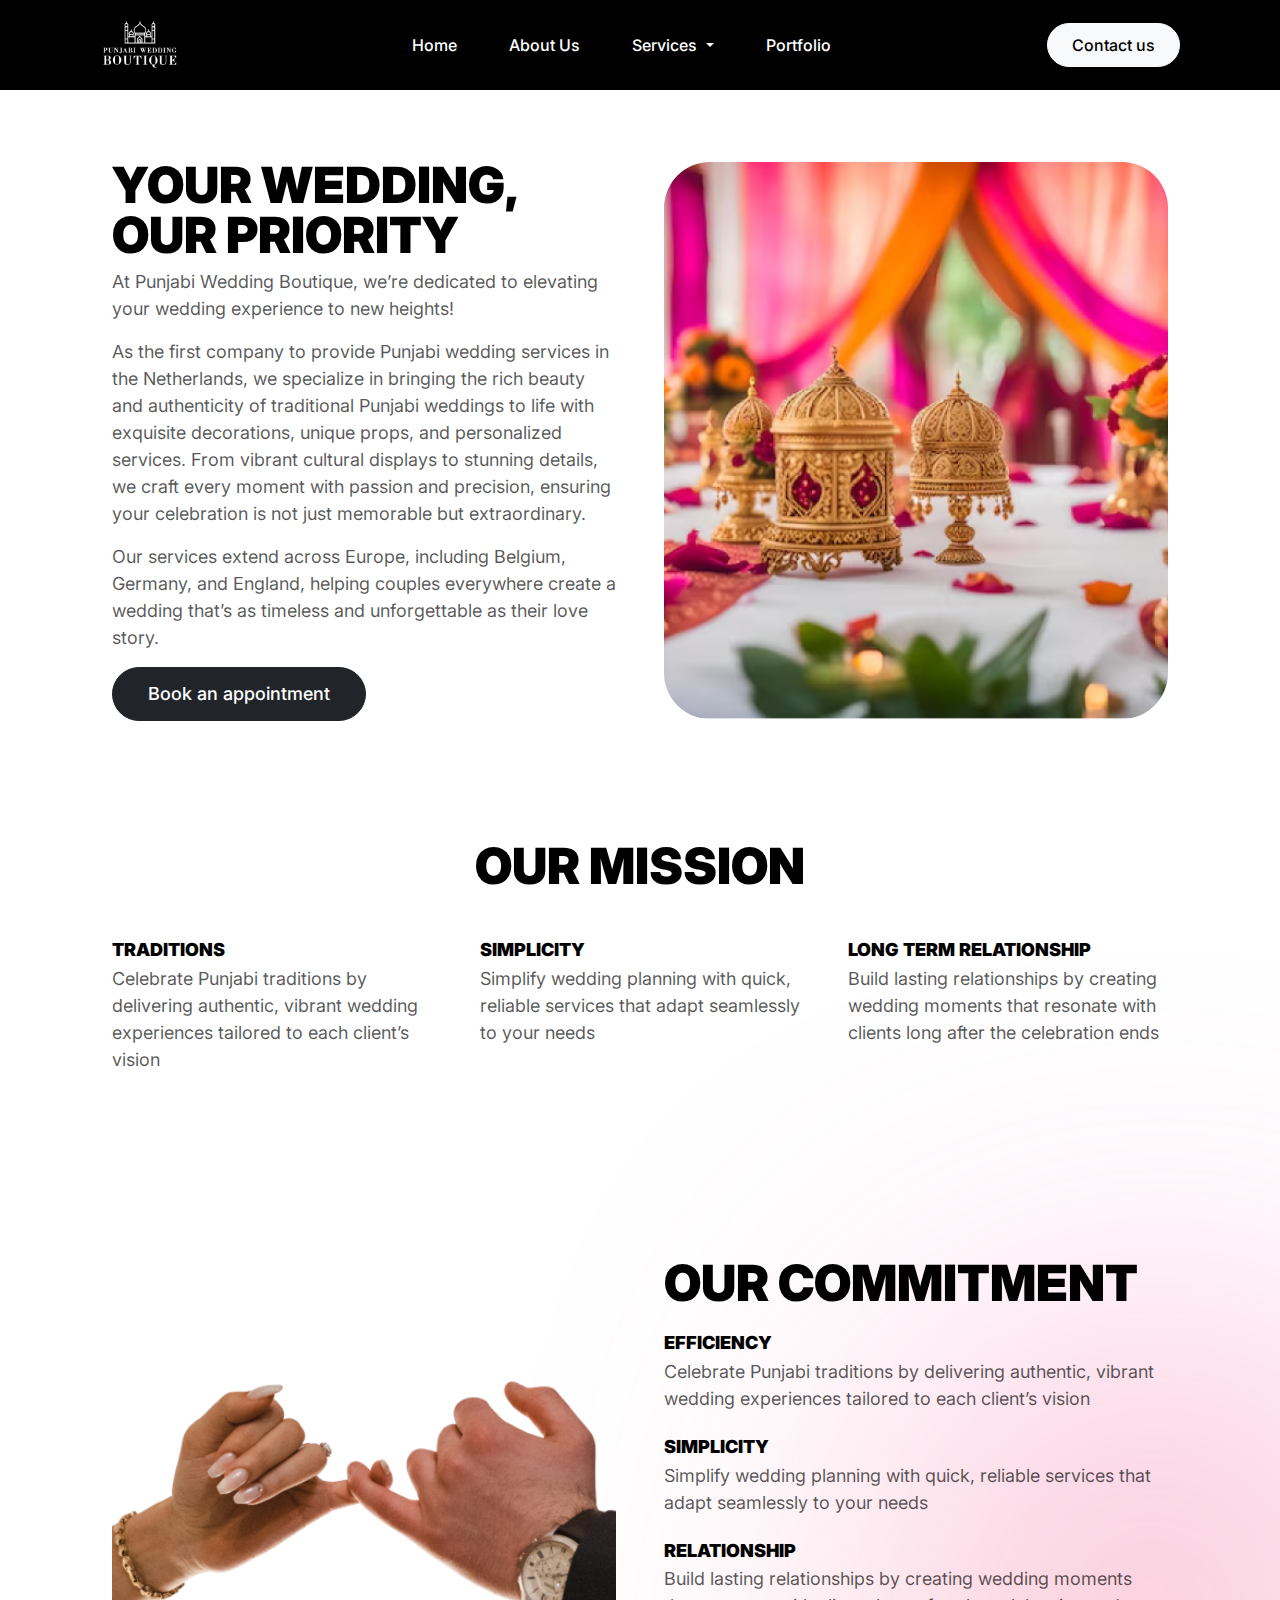
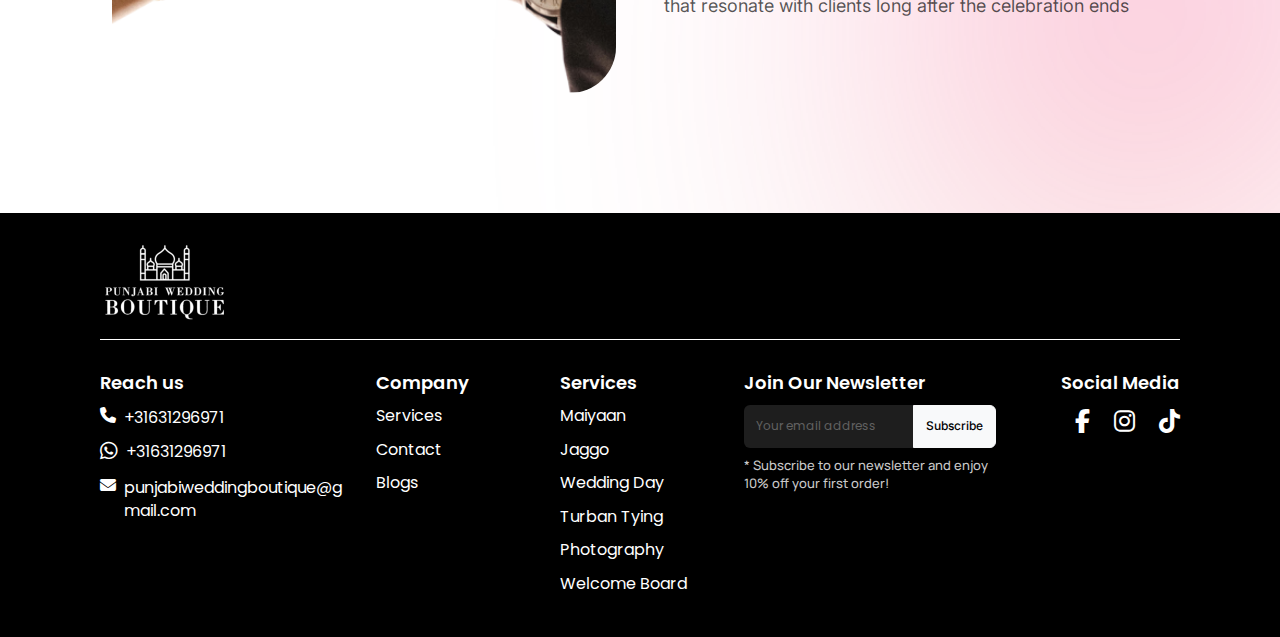
==== commit 294972f8: "redirect contact buttons on homepage" ====
--- a/about_us.html
+++ b/about_us.html
@@ -100,7 +100,7 @@
                                     Our services extend across Europe, including Belgium, Germany, and England, helping couples everywhere create a wedding that’s as timeless and unforgettable as their love story.
                                 </p>
                                 <div>
-                                    <a class="btn btn_md btn-dark rounded-pill" href="#">Book an appointment</a>
+                                    <a class="btn btn_md btn-dark rounded-pill" href="contact_us.html">Book an appointment</a>
                                 </div>
                             </div>
                         </div>
@@ -195,6 +195,12 @@
                                     </a>
                                 </li>
                                 <li class="footer_nav_item">
+                                    <a class="footer_nav_link" href="https://wa.me/+31631296971" target="_blank">
+                                        <i class="fs_20 fa-brands fa-whatsapp me-2"></i>
+                                        +31631296971
+                                    </a>
+                                </li>
+                                <li class="footer_nav_item">
                                     <a class="footer_nav_link" href="mailto:punjabiweddingboutique@gmail.com" target="_blank">
                                         <i class="fa-solid fa-envelope me-2"></i>
                                         punjabiweddingboutique@gmail.com
@@ -214,7 +220,7 @@
                             <div class="footer_nav_title">Company</div>
                             <ul class="footer_nav">
                                 <li class="footer_nav_item">
-                                    <a class="footer_nav_link" href="services.html">Services</a>
+                                    <a class="footer_nav_link" href="https://linktr.ee/Punjabiweddingboutique?utm_source=linktree_profile_share&ltsid=c00c75b4-0a13-4cac-ad54-e561524fcf88" target="_blank">Services</a>
                                 </li>
                                 <li class="footer_nav_item">
                                     <a class="footer_nav_link" href="contact_us.html">Contact</a>
